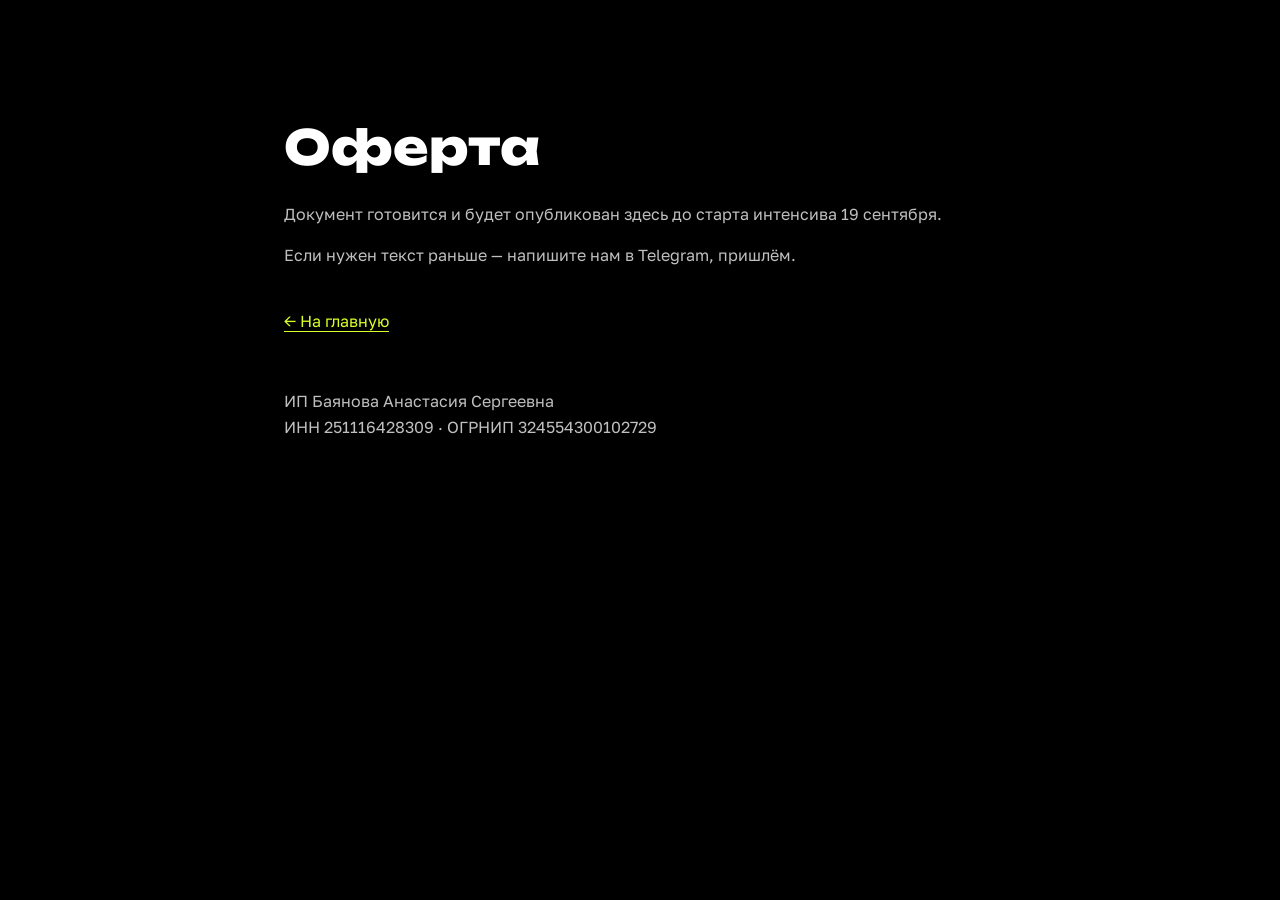
==== oferta.html @ b16139e2 "footer: document links and sole-trader details; stub pages for the docs" ====
<!doctype html>
<html lang="ru">
<head>
<meta charset="UTF-8">
<meta name="viewport" content="width=device-width, initial-scale=1.0">
<title>Оферта — creAIte</title>
<meta name="robots" content="noindex">
<link rel="icon" href="assets/img/favicon.svg" type="image/svg+xml">
<link rel="icon" href="assets/img/favicon-32.png" sizes="32x32" type="image/png">
<link href="https://fonts.googleapis.com/css2?family=Golos+Text:wght@400;500;700&family=Unbounded:wght@700;800&display=swap" rel="stylesheet" media="print" onload="this.media='all'">
<link rel="stylesheet" href="css/style.css?v=33">
<style>
  /* страница документа: узкая колонка, ничего лишнего */
  .doc { padding: 120px 0 100px; }
  .doc__inner { max-width: 760px; margin: 0 auto; }
  .doc h1 { font-family: var(--font-display); font-weight: 800;
            font-size: clamp(1.8rem, 5vw, 3rem); line-height: 1.1; margin-bottom: 28px; }
  .doc p { font-size: 1rem; line-height: 1.6; color: rgba(255,255,255,0.75); }
  .doc p + p { margin-top: 16px; }
  .doc__back { display: inline-block; margin-top: 40px; color: var(--acid);
               text-decoration: underline; text-underline-offset: 4px; }
  .doc__legal { margin-top: 56px; font-size: 0.8rem; line-height: 1.6;
                color: rgba(255,255,255,0.45); }
</style>
</head>
<body>
  <section class="doc">
    <div class="container doc__inner">
      <h1>Оферта</h1>
      <p>Документ готовится и будет опубликован здесь до старта интенсива 19 сентября.</p>
      <p>Если нужен текст раньше — напишите нам в Telegram, пришлём.</p>
      <a class="doc__back" href="index.html">← На главную</a>
      <p class="doc__legal">
        ИП Баянова Анастасия Сергеевна<br>
        ИНН 251116428309 · ОГРНИП 324554300102729
      </p>
    </div>
  </section>
</body>
</html>
---- css/style.css ----
@media (prefers-reduced-motion: reduce) {
  * {
    animation-duration: 0.01ms !important;
    animation-iteration-count: 1 !important;
    transition-duration: 0.01ms !important;
    scroll-behavior: auto !important;
  }
}

:root {
  --bg: #000000;
  --bg-alt: #111111;
  --white: #ffffff;
  --acid: #D7FF28;
  --border: rgba(255, 255, 255, 0.28);
  --border-acid: rgba(215, 255, 40, 0.5);
  --card-bg: rgba(255, 255, 255, 0.04);
  --card-bg-acid: rgba(215, 255, 40, 0.08);
  --font-display: 'Unbounded', sans-serif;
  --font-body: 'Golos Text', sans-serif;
  --font-chalk: 'Caveat', cursive;
  --neon-pink: #FF6EC7;
  --font-mono: 'JetBrains Mono', monospace;
}

* { box-sizing: border-box; margin: 0; padding: 0; }

html { scroll-behavior: smooth; }

body {
  background: var(--bg);
  color: var(--white);
  font-family: var(--font-body);
  line-height: 1.5;
}

h1, h2, h3 { font-family: var(--font-display); font-weight: 800; line-height: 1.1; }

.container { max-width: 1200px; margin: 0 auto; padding: 1px 24px 0; position: relative; }

.section-title { font-size: clamp(2rem, 4vw, 3rem); margin: 56px 0 40px; }

.card {
  border: 1px solid var(--border);
  background: var(--card-bg);
  border-radius: 12px;
  padding: 24px;
  position: relative;
}
.card--accent { border-color: var(--border-acid); background: var(--card-bg-acid); }

.meta {
  font-family: var(--font-mono);
  font-size: 11px;
  letter-spacing: 0.05em;
  text-transform: uppercase;
  opacity: 0.6;
}
.meta--tl { position: absolute; top: 12px; left: 12px; }
.meta--tr { position: absolute; top: 12px; right: 12px; }
.meta--bl { position: absolute; bottom: 12px; left: 12px; }
.meta--br { position: absolute; bottom: 12px; right: 12px; }

.chalk-note {
  font-family: var(--font-chalk);
  color: var(--acid);
  font-size: 1.75rem;
  display: inline-block;
  transform: rotate(-2deg);
}


.btn {
  display: inline-block;
  font-family: var(--font-body);
  font-weight: 700;
  padding: 14px 28px;
  border-radius: 999px;
  text-decoration: none;
  transition: transform 0.2s ease;
  border: none;
  cursor: pointer;
}
.btn-cta { background: var(--acid); color: #000; }
.btn-cta:hover { transform: scale(1.05); }
/* Розовое неоновое свечение вокруг салатовых букв — тот же приём и тот
   же цвет, что у строки в hero. Три слоя: тугой ореол вплотную к буквам,
   средний и широкий рассеянный, иначе на чёрном фоне и на светлых кадрах
   видео свечение читается по-разному. */
.neon-pink {
  text-shadow: 0 0 6px rgba(255, 110, 199, 0.85),
               0 0 18px rgba(255, 110, 199, 0.6),
               0 0 44px rgba(255, 110, 199, 0.32);
}
/* у брендов и фильмов в биографиях подсвечиваем сами названия,
   а не весь абзац вокруг них */
.student-chip__role.is-neon strong {
  /* тот же салатовый, что у кнопок, в полную силу — плюс розовый ореол */
  color: var(--acid);
  text-shadow: 0 0 8px rgba(255, 110, 199, 0.8),
               0 0 22px rgba(255, 110, 199, 0.55),
               0 0 48px rgba(255, 110, 199, 0.3);
}
/* кнопка залита салатовым целиком, поэтому светится не текст, а сама
   плашка — свечение снаружи, тенью блока */
.btn-cta {
  box-shadow: 0 0 18px rgba(255, 110, 199, 0.5),
              0 0 48px rgba(255, 110, 199, 0.26);
}
.btn-cta:hover {
  box-shadow: 0 0 26px rgba(255, 110, 199, 0.65),
              0 0 64px rgba(255, 110, 199, 0.34);
}

.btn--lg { padding: 20px 44px; font-size: clamp(1rem, 1.6vw, 1.2rem); }

.site-header {
  position: sticky;
  top: 0;
  z-index: 100;
  padding: 20px 0;
  transition: padding 0.3s ease, background 0.3s ease;
}
.site-header.is-scrolled {
  padding: 12px 0;
  background: rgba(0, 0, 0, 0.85);
  backdrop-filter: blur(8px);
  border-bottom: 1px solid var(--border);
}
.site-header__inner { display: flex; align-items: center; justify-content: space-between; gap: 24px; }
.site-header__logo { font-family: var(--font-display); font-weight: 800; color: var(--white); text-decoration: none; font-size: 1.25rem; }
.site-header__nav { display: flex; gap: 24px; }
.site-header__nav a { color: var(--white); text-decoration: none; opacity: 0.8; }
.site-header__nav a:hover { opacity: 1; color: var(--acid); }

.site-footer { border-top: 1px solid var(--border); padding: 40px 0; margin-top: 80px; }
.site-footer__inner { display: flex; flex-wrap: wrap; align-items: center; justify-content: space-between; gap: 16px; }
.site-footer__socials { display: flex; gap: 16px; }
.site-footer__socials a { color: var(--white); opacity: 0.7; text-decoration: none; }
/* документы и реквизиты — отдельными строками во всю ширину подвала,
   иначе они втискиваются в один ряд с логотипом и соцсетями */
.site-footer__docs { flex-basis: 100%; display: flex; flex-wrap: wrap; gap: 8px 22px; }
.site-footer__docs a { font-size: 0.85rem; color: var(--white); opacity: 0.7; text-decoration: underline; text-underline-offset: 3px; }
.site-footer__docs a:hover { opacity: 1; color: var(--acid); }
.site-footer__legal { flex-basis: 100%; font-size: 0.78rem; line-height: 1.5; color: rgba(255,255,255,0.45); }

@media (max-width: 768px) {
  .site-header__nav { display: none; }
}

.hero {
  position: relative;
  /* header is sticky and sits in flow above the hero, so subtract it
     to keep the CTA inside the first screen */
  min-height: calc(100vh - 93px);
  display: flex;
  align-items: stretch;
  overflow: hidden;
}
.hero__video {
  position: absolute;
  inset: 0;
  width: 100%;
  height: 100%;
  object-fit: cover;
  z-index: 0;
}
.hero__shader {
  position: absolute;
  inset: 0;
  width: 100%;
  height: 100%;
  z-index: 1;
  mix-blend-mode: screen;
  opacity: 0.5;
}
.hero__overlay {
  position: absolute;
  inset: 0;
  z-index: 2;
  background: linear-gradient(180deg, rgba(0,0,0,0.2) 0%, rgba(0,0,0,0.85) 100%);
}
.hero__content {
  position: relative;
  z-index: 3;
  width: 100%;
  display: flex;
  flex-direction: column;
  justify-content: space-between;
  gap: 40px;
  padding-top: 24px;
  padding-bottom: 80px;
}
.hero__lockup { display: flex; align-items: center; gap: 14px; }
.hero__lockup-brand {
  font-family: var(--font-display);
  font-weight: 800;
  font-size: clamp(1.6rem, 3.4vw, 2.6rem);
  line-height: 1;
  color: var(--acid);
}
.hero__lockup-x { font-family: var(--font-display); font-size: clamp(1.1rem, 2.2vw, 1.8rem); line-height: 1; opacity: 0.65; }
.hero__lockup-logo { height: clamp(1.4rem, 2.9vw, 2.2rem); width: auto; display: block; }
.hero__title { font-size: clamp(1.75rem, 3.7vw, 2.9rem); margin-bottom: 20px; max-width: 20ch; }
/* the promise line stays with the headline, left-aligned; the mark
   below breaks out on its own, centred, so it reads as a stamp rather
   than part of the sentence */
.hero__title-sub {
  display: block;
  margin-top: 16px;
  /* deliberately narrow: the phrase reads as a stacked two-line block
     rather than running the full width of the headline */
  max-width: 19ch;
  font-size: clamp(0.95rem, 1.5vw, 1.25rem);
  font-weight: 500;
  /* extra leading so the drawn-in underline under a wrapped first line
     clears the second line's text */
  line-height: 1.75;
  /* full strength: the fill is a neon and 85% opacity muddied it */
  opacity: 1;
}
.hero__title-accent { color: var(--acid); }
.hero__okko {
  display: block;
  height: clamp(56px, 8.4vw, 104px);
  width: auto;
  margin: 22px auto 34px;
  /* the mark is the partner's own artwork, so it keeps its white: it is
     lifted off the video by a neon halo rather than being recoloured */
  filter: drop-shadow(0 0 18px rgba(255, 110, 199, 0.55))
          drop-shadow(0 0 42px rgba(255, 110, 199, 0.3));
}
/* The hero intro runs on CSS keyframes, not GSAP. GSAP comes from a CDN,
   and while it was in flight these three were held invisible — on a slow
   device or an in-app browser that read as the date taking seconds to
   turn up. CSS starts with the first paint and needs nothing to arrive. */
@keyframes hero-rise {
  from { opacity: 0; transform: scale(0.94); }
  to { opacity: 1; transform: none; }
}
/* the clock only starts at the first paint, and the web fonts hold that
   up — so these delays are deliberately short: whatever they are, the
   wait the visitor actually feels is first-paint plus this. */
.hero__title { animation: hero-rise 0.75s ease-out both; }
.hero__okko { animation: hero-rise 0.75s ease-out 0.5s both; }
.hero__subtitle { animation: hero-rise 0.75s ease-out 0.7s both; }
.hero__start { animation: hero-rise 0.75s ease-out 0.9s both; }
.hero__cta { animation: hero-rise 0.75s ease-out 1.05s both; }
/* the same neon lift as the mark, so the closing lines read as a set */
.hero__subtitle,
.hero__start {
  text-shadow: 0 0 6px rgba(255, 110, 199, 0.85),
               0 0 18px rgba(255, 110, 199, 0.7),
               0 0 44px rgba(255, 110, 199, 0.45);
}
/* was body text at 90% opacity and disappeared under the headline —
   the display face at full strength makes it read as a promise */
.hero__subtitle {
  font-family: var(--font-display);
  font-weight: 800;
  /* deliberately well under the ОККО line above: same face, so it still
     reads as a claim rather than filler, but it no longer competes */
  font-size: clamp(0.88rem, 1.25vw, 1.05rem);
  line-height: 1.2;
  /* pushed down to group with the date and button, leaving the ОККО
     line a band of its own */
  margin-top: clamp(46px, 12vh, 130px);
  margin-bottom: 10px;
}
.hero__start {
  font-family: var(--font-mono);
  font-size: 0.82rem;
  letter-spacing: 0.05em;
  text-transform: uppercase;
  color: var(--acid);
  margin-bottom: 18px;
  text-align: center;
}
.hero__cta { display: block; width: fit-content; margin-left: auto; margin-right: auto; }

.inside { min-height: 100vh; display: flex; align-items: center; padding: 120px 0 60px; }
.inside__inner { width: 100%; text-align: center; }
.inside__title { font-size: clamp(1.5rem, 3vw, 2.4rem); max-width: 26ch; margin: 0 auto; }
.inside__title-accent { display: block; margin-top: 8px; color: var(--acid); }
.inside__arrow { display: block; width: clamp(64px, 8vw, 96px); height: auto; margin: 16px auto 10px; }
.inside__arrow path { fill: none; stroke: var(--acid); stroke-width: 3; stroke-linecap: round; stroke-linejoin: round; }
.inside__video-wrap {
  position: relative;
  width: 100%;
  max-width: 900px;
  margin: 0 auto;
  aspect-ratio: 16 / 9;
  border: 1px solid var(--border);
  border-radius: 12px;
  overflow: hidden;
  background: var(--card-bg);
}
@media (min-width: 768px) {
  /* cap by height so the whole screen (title → arrow → video → note) fits the fold */
  .inside__video-wrap { width: auto; height: min(42vh, 460px); }
}
.inside__video-wrap video { width: 100%; height: 100%; object-fit: cover; display: block; }
/* Плеер — отдельный слой внутри рамки. Рамка остаётся на месте и держит
   разметку, а слой может открепиться и уехать в угол, ничего не сдвинув. */
.inside__player { position: absolute; inset: 0; }
.inside__player.is-floating {
  position: fixed;
  /* вплотную под шапкой: при прокрутке она сжимается с 93 до 78px,
     а плеер всплывает именно в прокрученном состоянии */
  inset: 80px 18px auto auto;
  width: min(420px, 46vw);
  aspect-ratio: 16 / 9;
  z-index: 60;
  border-radius: 12px;
  overflow: hidden;
  border: 1px solid var(--border-acid);
  box-shadow: 0 18px 50px rgba(0, 0, 0, 0.65);
}
/* пока рамка пустая, в ней видно обложку — иначе на месте плеера дыра */
.inside__video-wrap.is-empty {
  background: #000 center / cover no-repeat url("../assets/img/inside-poster.jpg");
}
.inside__video-wrap.is-empty::after {
  content: "видео играет в углу";
  position: absolute;
  inset: 0;
  display: flex;
  align-items: center;
  justify-content: center;
  font-family: var(--font-chalk);
  font-size: 1.6rem;
  color: var(--acid);
  background: rgba(0, 0, 0, 0.72);
}
.inside__float-close {
  position: absolute;
  bottom: 6px;
  left: 6px;
  z-index: 3;
  width: 28px;
  height: 28px;
  border: none;
  border-radius: 50%;
  background: rgba(0, 0, 0, 0.72);
  color: #fff;
  font-size: 0.8rem;
  line-height: 1;
  cursor: pointer;
  display: none;
}
.inside__player.is-floating .inside__float-close { display: block; }
/* в уголке кнопка звука занимала пол-экрана плеера — ужимаем */
.inside__player.is-floating .inside__unmute {
  top: auto;
  bottom: 6px;
  right: 6px;
  padding: 5px 11px;
  font-size: 0.62rem;
  box-shadow: 0 0 10px rgba(255, 110, 199, 0.5);
}

/* на телефоне уголок в 46vw выходил размером с марку — растягиваем
   почти во всю ширину, поля по 18px с обеих сторон */
@media (max-width: 640px) {
  .inside__player.is-floating {
    inset: 80px 18px auto auto;
    width: min(300px, 76vw);
  }
  .inside__player.is-floating .inside__unmute { font-size: 0.72rem; padding: 7px 14px; }
  .inside__player.is-floating .inside__float-close { width: 32px; height: 32px; }
}
/* кнопка звука поверх ролика: видео стартует беззвучным, и без такой
   подсказки человек просто не поймёт, что звук есть */
.inside__unmute {
  position: absolute;
  right: 14px;
  top: 14px;
  z-index: 2;
  padding: 10px 18px;
  border: none;
  border-radius: 999px;
  background: var(--acid);
  color: #000;
  font-family: var(--font-body);
  font-weight: 700;
  font-size: 0.85rem;
  cursor: pointer;
  box-shadow: 0 0 18px rgba(255, 110, 199, 0.5);
  transition: transform 0.2s ease, opacity 0.2s ease;
}
.inside__unmute:hover { transform: scale(1.05); }
.inside__unmute[hidden] { display: none; }
.inside__placeholder {
  display: flex;
  align-items: center;
  justify-content: center;
  height: 100%;
  border: 2px dashed var(--border-acid);
  border-radius: 12px;
}
.inside__hire {
  margin-top: 40px;
  font-family: var(--font-display);
  font-weight: 800;
  line-height: 1.15;
  font-size: clamp(1.3rem, 2.6vw, 2.1rem);
  max-width: 22ch;
  margin-left: auto;
  margin-right: auto;
}
.inside__hire strong { color: var(--acid); font-weight: 800; }

.inside__fork { display: block; height: auto; margin: 14px auto 10px; }
.inside__fork path,
.inside__link-arrow path {
  fill: none;
  stroke: var(--acid);
  stroke-width: 3;
  stroke-linecap: round;
  stroke-linejoin: round;
}
.inside__fork--single { width: 64px; }
/* карточка со счётчиком осталась одна: во всю ширину она разъезжается,
   поэтому держим её в разумных рамках по центру */
.inside__stat { max-width: 460px; margin: 0 auto; }
/* стрелка ведёт от счётчика к роликам, ей нужен воздух с обеих сторон */
.inside__link { margin: 34px 0 26px; }

.inside__outcome { display: grid; grid-template-columns: 1fr; gap: 14px; align-items: center; }
.inside__stat { display: flex; flex-direction: column; align-items: center; gap: 4px; }
.inside__stat-num { font-family: var(--font-display); font-weight: 800; font-size: clamp(2.2rem, 4vw, 3.2rem); color: var(--acid); line-height: 1; }
.inside__stat-label { font-size: 0.95rem; opacity: 0.8; }
.inside__link { display: flex; flex-direction: column; align-items: center; gap: 2px; }
.inside__link-label { font-size: 1.4rem; }
/* stacked on mobile, so the connector points down instead of across.
   Rotation does not change the layout box — the turned arrow is 70px
   tall but still measures 17px in flow — so reserve the difference,
   otherwise it rides up into the label above. */
.inside__link-arrow { width: 70px; height: auto; transform: rotate(90deg); margin: 30px 0; }
.inside__brands ul { list-style: none; display: flex; flex-wrap: wrap; align-items: center; justify-content: center; gap: 16px 24px; }
.inside__brand-logo { display: block; width: auto; height: auto; max-width: 100%; object-fit: contain; opacity: 0.85; }
/* same optical balancing as the clients strip, one size down for the card */
.inside__brand-logo--fonbet { max-height: 22px; }
.inside__brand-logo--avito { max-height: 26px; }
.inside__brand-logo--cherna { max-height: 36px; }
.inside__brand-logo--yandex { max-height: 30px; }
/* новые переехали из блока «Наши клиенты»: высоты пересчитаны в той же
   пропорции, иначе они забивают собой первую четвёрку */
.inside__brand-logo--lada { max-height: 27px; }
.inside__brand-logo--juster { max-height: 18px; }
.inside__brand-logo--x5 { max-height: 23px; }
.inside__brand-logo--monarch { max-height: 31px; }
/* подпись-хвостик под роликами. .chalk-note — инлайн-блок, и без
   собственной строки хвостик вставал бок о бок с кнопкой ниже */
.inside__brands-more { display: block; margin-top: 26px; font-size: 1.6rem; transform: rotate(-1deg); }
.inside__cta { margin-top: 44px; }

@media (min-width: 768px) {
  .inside__outcome { grid-template-columns: 1fr auto 1fr; gap: 20px; }
}

.advantages { padding: 80px 0; }
.advantages__list { display: flex; flex-direction: column; gap: 14px; }
.advantages__item { display: flex; align-items: flex-start; gap: 20px; }
.advantages__number { flex-shrink: 0; min-width: 40px; font-family: var(--font-display); font-weight: 800; font-size: 1.5rem; color: var(--acid); }
.advantages__text { line-height: 1.5; padding-top: 4px; }
.advantages__text strong { color: var(--white); }
/* grid so the footnote can start at the left edge, under the number,
   instead of being squeezed into the narrow number column */
.advantages__item--note {
  display: grid;
  grid-template-columns: auto 1fr;
  column-gap: 20px;
  row-gap: 10px;
  align-items: start;
}
.advantages__note {
  grid-column: 1 / -1;
  font-family: var(--font-chalk);
  /* Caveat runs small for its point size, so it needs a step up to sit
     level with the body text around it */
  font-size: 1.5rem;
  /* room for the circles to clear each other when the line wraps */
  line-height: 2.1;
  color: var(--acid);
  transform: rotate(-1deg);
  transform-origin: left center;
}
.advantages__cta { display: block; width: fit-content; margin: 40px auto 0; }

/* карточка члена жюри внутри пункта про фидбэк: портрет слева,
   регалии справа, под ними лента постеров */
/* min-width:0 обязателен: без него лента постеров растягивает колонку
   сетки, и текст рядом уезжает за край экрана */
.jury { grid-column: 1 / -1; margin-top: 22px; min-width: 0; }
.jury__label { display: inline-block; margin-bottom: 14px; font-size: 1.5rem; }
.jury__card { display: flex; gap: 18px; align-items: flex-start; min-width: 0; }
.jury__card + .jury__card { margin-top: 26px; padding-top: 26px; border-top: 1px solid var(--border); }
.jury__photo {
  width: 84px;
  height: 84px;
  border-radius: 50%;
  /* contain, а не cover: портреты вертикальные, и квадратная обрезка
     срезала макушку. Так лицо помещается в кружок целиком */
  object-fit: contain;
  background: #0d0d0d;
  border: 2px solid var(--acid);
  flex-shrink: 0;
}
/* в колоночном флексе элемент тянется по содержимому, а содержимое —
   лента из шести постеров. Без max-width он растягивал всю страницу */
.jury__info { min-width: 0; max-width: 100%; }
.jury__name { font-family: var(--font-display); font-weight: 800; font-size: 1.1rem; }
.jury__role { font-size: 0.9rem; line-height: 1.45; margin-top: 8px; color: rgba(255,255,255,0.75); }
.jury__role strong { color: var(--acid); font-weight: 700; }
/* постеры уезжают вбок, а не сжимаются: шесть штук в узкой колонке
   иначе превращаются в марки */
.jury__films {
  display: flex;
  gap: 12px;
  margin-top: 18px;
  overflow-x: auto;
  padding-bottom: 6px;
  scrollbar-width: thin;
  scrollbar-color: var(--acid) transparent;
}
.jury__films img {
  width: 108px;
  height: auto;
  flex: 0 0 auto;
  border-radius: 10px;
  border: 1px solid var(--border-acid);
  display: block;
}
@media (max-width: 640px) {
  .jury__card { flex-direction: column; gap: 14px; align-items: stretch; }
  .jury__info { width: 100%; }
  .jury__photo { width: 72px; height: 72px; }
  .jury__films img { width: 92px; }
}

/* plain brand line: no rings, so it does not need the airy leading */
.advantages__note--brands { line-height: 1.35; }
.advantages__note-tail { opacity: 0.7; }

/* each name gets a hand-drawn ring, the same trick the stat circles used */
.chalk-circle {
  position: relative;
  display: inline-block;
  /* a name should never break inside its own circle */
  white-space: nowrap;
  /* the ring is drawn near the edges of its box, so the name needs
     clearance or the stroke runs through the last letters */
  padding: 4px 26px;
}
.chalk-circle__svg {
  position: absolute;
  left: 0;
  top: -6px;
  width: 100%;
  height: calc(100% + 12px);
  overflow: visible;
  pointer-events: none;
}
.chalk-circle__svg path {
  fill: none;
  stroke: var(--acid);
  stroke-width: 3;
  /* the ring stretches to each name, the line weight should not */
  vector-effect: non-scaling-stroke;
}
/* the squiggle rides as a background rather than an absolutely placed
   SVG: an inline-block with an overlaid SVG cannot break across lines,
   so a long phrase on a narrow screen pushed the rest of the sentence
   onto its own line and left the rule stranded under the last word.
   box-decoration-break gives every line fragment its own squiggle.
   (the colour is baked in — a data URI cannot read a custom property) */
.chalk-underline {
  display: inline;
  padding-bottom: 6px;
  background-image: url("data:image/svg+xml,%3Csvg xmlns='http://www.w3.org/2000/svg' viewBox='0 0 100 20' preserveAspectRatio='none'%3E%3Cpath d='M2,10 C20,4 40,14 60,8 C75,4 90,12 98,9' fill='none' stroke='%23D7FF28' stroke-width='3' stroke-linecap='round'/%3E%3C/svg%3E");
  background-repeat: no-repeat;
  background-position: 0 100%;
  background-size: 100% 8px;
  -webkit-box-decoration-break: clone;
  box-decoration-break: clone;
}
/* only while the page is going to animate them — see the head script */
.js-anim .chalk-underline { background-size: 0% 8px; }
/* the hero phrase fills in from white to acid, left to right. the
   gradient is twice the width of the phrase and slides across it, so
   the colour front sweeps rather than the text fading as a whole. */
.hero__sweep {
  background-image: linear-gradient(90deg, var(--neon-pink) 0 50%, #fff 50% 100%);
  background-size: 200% 100%;
  background-position: 0% 0;
  background-repeat: no-repeat;
  -webkit-background-clip: text;
  background-clip: text;
  color: transparent;
  /* every line fragment gets the same slice of the gradient it would
     have as one box, so the front runs down the block, not per line */
  -webkit-box-decoration-break: clone;
  box-decoration-break: clone;
}
@keyframes hero-fill {
  from { background-position: 100% 0; }
  to { background-position: 0% 0; }
}
.hero__sweep { animation: hero-fill 1.6s ease-in-out 0.25s both; }

@media (prefers-reduced-motion: reduce) {
  .hero__title,
  .hero__okko,
  .hero__subtitle,
  .hero__start,
  .hero__cta,
  .hero__sweep { animation: none; }
}

/* the hover arrows rest at right:-18px plus a 28px offset, which pushed
   the page ~21px wider than the viewport — enough that a horizontal
   swipe anywhere (the testimonials carousel especially) dragged the
   whole page sideways. `clip` trims that without creating a scroll
   container, so the sticky header keeps working. */
.program, .faq { overflow-x: clip; }

.program { padding: 80px 0; }
.program__cta { display: block; width: fit-content; margin: 40px auto 0; }
.program__timeline { display: flex; flex-direction: column; gap: 16px; }
.program-day__toggle {
  position: relative;
  width: 100%;
  display: flex;
  align-items: center;
  gap: 16px;
  background: none;
  border: none;
  color: var(--white);
  font-family: var(--font-display);
  font-size: 1.1rem;
  text-align: left;
  cursor: pointer;
  padding: 0;
}
.program-day__number { color: var(--acid); }
.program-day__arrow {
  position: absolute;
  top: -18px;
  right: -18px;
  width: 52px;
  height: 44px;
  opacity: 0;
  pointer-events: none;
 
  transform: translateX(28px);
  transition: opacity 0.3s ease, transform 0.35s ease;
  z-index: 2;
}
.program-day__arrow path {
  fill: none;
  stroke: var(--acid);
  stroke-width: 3;
  stroke-linecap: round;
  stroke-linejoin: round;
}
.program-day[data-open="false"] .program-day__toggle:hover ~ .program-day__arrow,
.program-day[data-open="false"] .program-day__toggle:focus-visible ~ .program-day__arrow {
  opacity: 1;
  transform: translateX(0);
}
/* the first day shows its arrow unprompted, so the list reads as
   clickable before anyone hovers; a slow nudge draws the eye */
.program-day:first-child[data-open="false"] .program-day__arrow {
  opacity: 1;
  transform: translateX(0);
  animation: program-arrow-nudge 2.4s ease-in-out infinite;
}
@keyframes program-arrow-nudge {
  0%, 100% { transform: translate(0, 0); }
  50% { transform: translate(0, 5px); }
}

/* long arrow running from the end of "готового ролика" across to day 1.
   It hangs off the heading span so its start follows the text wherever
   the line breaks, rather than sitting at a hardcoded offset. */
.program__lead-arrow { display: none; }
@media (min-width: 768px) {
  .program .chalk-note { position: relative; }
  .program__lead-arrow {
    display: block;
    position: absolute;
    left: calc(100% + 10px);
    top: 38%;
    width: clamp(220px, 26vw, 380px);
    /* fixed drop: if the height scaled with the width the arrow would
       stop short of the day-1 card on narrower screens. The stroke is
       non-scaling, so stretching the box only reshapes the curve. */
    height: 84px;
    overflow: visible;
    pointer-events: none;
    z-index: 3;
    animation: program-arrow-nudge 2.4s ease-in-out infinite;
  }
  .program__lead-arrow path {
    fill: none;
    stroke: var(--acid);
    stroke-width: 3;
    stroke-linecap: round;
    stroke-linejoin: round;
    vector-effect: non-scaling-stroke;
  }
  /* the long arrow does the pointing now, so day 1 drops its small one */
  .program-day:first-child[data-open="false"] .program-day__arrow {
    opacity: 0;
    transform: translateX(28px);
    animation: none;
  }
}
.program-day__content {
  max-height: 0;
  overflow: hidden;
  transition: max-height 0.3s ease;
}
.program-day[data-open="true"] .program-day__content { max-height: 2000px; padding-top: 16px; }
.program-day__content p { line-height: 1.5; }
.program-day__content p + p { margin-top: 12px; }
.program-day__part { margin-top: 16px; font-family: var(--font-display); font-weight: 700; color: var(--acid); }
.program-day__list { list-style: none; margin-top: 12px; display: flex; flex-direction: column; gap: 10px; }
.program-day__list li { line-height: 1.5; padding-left: 20px; position: relative; }
.program-day__list li::before { content: "—"; position: absolute; left: 0; color: var(--acid); }

.gallery { padding: 80px 0; }
.gallery__students { margin-bottom: 40px; }
.gallery__students-label { display: inline-block; margin-bottom: 16px; transform: rotate(-1deg); }
.gallery__students-list { display: grid; grid-template-columns: 1fr; gap: 12px; }
.student-chip { display: flex; align-items: flex-start; gap: 12px; padding: 16px; }

@media (min-width: 640px) {
  .gallery__students-list { grid-template-columns: repeat(2, 1fr); }
}
@media (min-width: 1024px) {
  .gallery__students-list { grid-template-columns: repeat(4, 1fr); }
}
.student-chip__photo { width: 48px; height: 48px; border-radius: 50%; object-fit: cover; flex-shrink: 0; border: 1px solid var(--border-acid); }
.student-chip__info { min-width: 0; }
.student-chip__name { display: block; font-family: var(--font-display); font-weight: 800; font-size: 0.95rem; margin-bottom: 6px; }
/* приглушаем цветом, а не прозрачностью: opacity на абзаце гасила и
   выделенные названия внутри, и никакой opacity:1 у них это не отменял */
.student-chip__role { display: block; font-size: 0.8rem; color: rgba(255,255,255,0.65); line-height: 1.4; }
.student-chip__role strong { color: var(--acid); font-weight: 800; }
.student-chip__photo--placeholder { background: var(--card-bg); }


/* Гвоздев is pulled out of the grid: bigger card, opens his quote */
.student-feature {
  display: flex;
  align-items: flex-start;
  gap: 16px;
  padding: 20px;
  margin-bottom: 12px;
  border-color: var(--border-acid);
  background: var(--card-bg-acid);
}
.student-feature__photo {
  width: 72px;
  height: 72px;
  border-radius: 50%;
  object-fit: cover;
  flex-shrink: 0;
  border: 1px solid var(--border-acid);
}
/* both columns need a basis, or the bio eats the row and squeezes the
   bubble down to its min-width */
.student-feature__info { flex: 1 1 300px; min-width: 0; }

/* comic-style bubble: sits beside him on wide screens with the tail
   pointing back at his photo, and drops underneath with the tail
   flipped upward once the row no longer fits */
.speech-bubble {
  position: relative;
  flex: 1 1 420px;
  min-width: 260px;
  margin: 0;
  padding: 20px 24px;
  border: 1px solid var(--border-acid);
  border-radius: 18px;
  background: var(--bg-alt);
}
.speech-bubble p { font-size: 0.95rem; line-height: 1.5; }
.speech-bubble p + p { margin-top: 12px; }
.speech-bubble::before,
.speech-bubble::after {
  content: "";
  position: absolute;
  width: 0;
  height: 0;
  border-style: solid;
}
.speech-bubble::before {
  top: 28px;
  left: -14px;
  border-width: 10px 14px 10px 0;
  border-color: transparent var(--border-acid) transparent transparent;
}
.speech-bubble::after {
  top: 29px;
  left: -12px;
  border-width: 9px 13px 9px 0;
  border-color: transparent var(--bg-alt) transparent transparent;
}
@media (max-width: 900px) {
  .student-feature { flex-wrap: wrap; }
  .speech-bubble { flex-basis: 100%; margin-top: 8px; }
  .speech-bubble::before {
    top: -14px;
    left: 30px;
    border-width: 0 10px 14px 10px;
    border-color: transparent transparent var(--border-acid) transparent;
  }
  .speech-bubble::after {
    top: -12px;
    left: 31px;
    border-width: 0 9px 13px 9px;
    border-color: transparent transparent var(--bg-alt) transparent;
  }
}

.gallery__cases-label { display: inline-block; margin: 8px 0 16px; transform: rotate(-1deg); }
/* заголовок над работами учеников: набран дисплейным шрифтом в цвет
   акцента, а не меловым — рукописная строка читалась как подпись,
   а это заголовок раздела */
.gallery__cases-title {
  font-family: var(--font-display);
  font-weight: 800;
  font-size: clamp(1.3rem, 2.4vw, 1.9rem);
  line-height: 1.15;
  color: var(--acid);
  margin: 8px 0 18px;
}
.gallery__grid { display: grid; grid-template-columns: repeat(2, 1fr); gap: 16px; }
.gallery__item {
  position: relative;
  border: 1px solid var(--border);
  border-radius: 12px;
  overflow: hidden;
  padding: 0;
  background: none;
  cursor: pointer;
  aspect-ratio: 16 / 9;
}
.gallery__item video { width: 100%; height: 100%; object-fit: cover; }
.gallery__cases-label--studio { margin-top: 40px; }
/* small label under each student work — kept quieter than the studio
   captions so the reels stay the focus */
.work-tile { margin: 0; display: flex; flex-direction: column; gap: 8px; }
.work-tile .gallery__item { width: 100%; }
.work-tile__name {
  font-family: var(--font-chalk);
  /* Caveat runs small for its point size */
  font-size: 1.35rem;
  line-height: 1.2;
  color: var(--acid);
}

.studio-case { margin: 0; display: flex; flex-direction: column; gap: 10px; }
.studio-case .gallery__item { width: 100%; }
.studio-case__name {
  font-family: var(--font-display);
  font-weight: 700;
  font-size: clamp(0.85rem, 1.2vw, 1rem);
  opacity: 0.85;
}

/* the studio grid is two columns at every width, so an odd last tile is
   centred at the same width instead of hanging alone on the left */
.gallery__grid--studio > :last-child:nth-child(odd) {
  grid-column: 1 / -1;
  justify-self: center;
  width: calc(50% - 8px);
}
@media (min-width: 768px) {
  .gallery__grid { grid-template-columns: repeat(3, 1fr); }
  /* two columns keeps the studio tiles large */
  .gallery__grid--studio { grid-template-columns: repeat(2, 1fr); }
}

.clients { margin-top: 56px; }
.clients__label { display: inline-block; margin-bottom: 20px; transform: rotate(-1deg); }
.clients__list {
  list-style: none;
  display: grid;
  grid-template-columns: repeat(2, 1fr);
  gap: 28px 24px;
  align-items: center;
}
.clients__item { display: flex; align-items: center; justify-content: center; }
.clients__logo {
  max-width: 100%;
  width: auto;
  height: auto;
  object-fit: contain;
  opacity: 0.6;
  transition: opacity 0.25s ease;
}
.clients__item:hover .clients__logo { opacity: 1; }
/* the marks have very different proportions, so cap each by height
   to even them out optically rather than matching raw pixel size */
.clients__logo--yandex { max-height: 44px; }
.clients__logo--avito { max-height: 38px; }
.clients__logo--fonbet { max-height: 30px; }
/* emblem stacked over the wordmark, so it needs more height to read */
.clients__logo--cherna { max-height: 54px; }
.clients__logo--lada { max-height: 40px; }
.clients__logo--juster { max-height: 26px; }
.clients__logo--x5 { max-height: 34px; }
.clients__logo--monarch { max-height: 46px; }
@media (min-width: 768px) {
  .clients__list { grid-template-columns: repeat(4, 1fr); gap: 32px; }
}

.lightbox {
  position: fixed;
  inset: 0;
  background: rgba(0, 0, 0, 0.92);
  z-index: 200;
  display: flex;
  align-items: center;
  justify-content: center;
  opacity: 0;
  visibility: hidden;
  transition: opacity 0.3s ease;
}
.lightbox.is-open { opacity: 1; visibility: visible; }
.lightbox__video, .lightbox__image { max-width: 90vw; max-height: 85vh; transform: scale(0.9); transition: transform 0.3s ease; }
.lightbox__image { display: none; border-radius: 12px; }
.lightbox.is-open .lightbox__video, .lightbox.is-open .lightbox__image { transform: scale(1); }
.lightbox__close { position: absolute; top: 24px; right: 24px; background: none; border: none; color: var(--white); font-size: 2rem; cursor: pointer; }

.speaker { padding: 80px 0; }

/* one photo carrying the whole bio: the shot is dark and mostly empty
   below his figure, so the text sits on it under a scrim instead of
   in a separate column */
.founder {
  position: relative;
  max-width: 1000px;
  margin: 0 auto;
  border: 1px solid var(--border);
  border-radius: 16px;
  overflow: hidden;
  isolation: isolate;
}
.founder__photo {
  position: absolute;
  inset: 0;
  width: 100%;
  height: 100%;
  object-fit: cover;
  /* keep his head in frame when the card crops to a wider box */
  object-position: center 22%;
  z-index: 0;
}
.founder::after {
  content: "";
  position: absolute;
  inset: 0;
  z-index: 1;
  background: linear-gradient(180deg, rgba(0,0,0,0.15) 0%, rgba(0,0,0,0.62) 38%, rgba(0,0,0,0.9) 62%, rgba(0,0,0,0.96) 100%);
}
.founder__content {
  position: relative;
  z-index: 2;
  /* clears his figure so the text starts below the portrait; the floor
     matters on narrow screens, where the photo is cropped tall and his
     head sits lower in the card */
  padding: clamp(330px, 34vw, 360px) clamp(20px, 4vw, 44px) clamp(28px, 4vw, 44px);
}
.founder__name {
  font-family: var(--font-display);
  font-weight: 800;
  line-height: 1.05;
  text-transform: uppercase;
  font-size: clamp(1.9rem, 5vw, 3.2rem);
  margin-bottom: 10px;
}
.founder__content p { margin-bottom: 16px; }
.founder__roles {
  font-family: var(--font-mono);
  font-size: 0.85rem;
  letter-spacing: 0.05em;
  text-transform: uppercase;
  color: var(--acid);
}
.founder__brands-label {
  font-family: var(--font-mono);
  font-size: 0.75rem;
  letter-spacing: 0.08em;
  text-transform: uppercase;
  color: var(--acid);
  opacity: 0.8;
  margin-bottom: 12px !important;
}
.founder__brands { display: flex; flex-wrap: wrap; gap: 12px 28px; list-style: none; }
.founder__brands li {
  font-family: var(--font-display);
  font-weight: 800;
  font-size: 1rem;
  text-transform: uppercase;
  padding-bottom: 6px;
  border-bottom: 1px solid var(--border);
}
.founder__links { display: flex; flex-wrap: wrap; gap: 16px; margin-top: 24px; }
.founder__links a {
  font-family: var(--font-body);
  font-weight: 700;
  color: var(--acid);
  text-decoration: none;
  border-bottom: 1px solid var(--border-acid);
  padding-bottom: 2px;
}
.founder__links a:hover { opacity: 0.8; }
}

.pricing { padding: 80px 0; }
.pricing__card { max-width: 480px; margin: 0 auto; text-align: center; }
.pricing__price { font-family: var(--font-display); font-size: 3rem; color: var(--acid); }
.pricing__note { opacity: 0.8; margin-top: 8px; }
.pricing__features { list-style: none; margin: 24px 0; display: flex; flex-direction: column; gap: 12px; text-align: left; }
.pricing__features li::before { content: "— "; color: var(--acid); }

.testimonials { padding: 80px 0; }
.testimonials__hint { display: block; margin: -20px 0 14px; font-size: 1.4rem; }
.testimonials__cta { display: block; width: fit-content; margin: 36px auto 0; }
.testimonials-carousel { position: relative; display: flex; align-items: center; gap: 12px; }
/* fades the right edge so the strip visibly continues past the fold */
.testimonials-carousel::after {
  content: "";
  position: absolute;
  top: 0;
  right: 0;
  width: clamp(28px, 7vw, 64px);
  height: 100%;
  pointer-events: none;
  background: linear-gradient(90deg, rgba(0,0,0,0) 0%, var(--bg) 100%);
}
.testimonials-carousel__dots {
  display: flex;
  justify-content: center;
  flex-wrap: wrap;
  gap: 8px;
  margin-top: 16px;
}
.testimonials-carousel__dot {
  width: 8px;
  height: 8px;
  padding: 0;
  border: none;
  border-radius: 50%;
  background: rgba(255, 255, 255, 0.3);
  cursor: pointer;
  transition: background 0.2s ease, transform 0.2s ease;
}
.testimonials-carousel__dot.is-active { background: var(--acid); transform: scale(1.35); }
.testimonials-carousel__track {
  display: flex;
  gap: 20px;
  overflow-x: auto;
  scroll-snap-type: x mandatory;
  scroll-behavior: smooth;
  padding: 4px 4px 12px;
  scrollbar-width: thin;
  scrollbar-color: var(--acid) transparent;
}
.testimonials-carousel__track::-webkit-scrollbar { height: 6px; }
.testimonials-carousel__track::-webkit-scrollbar-thumb { background: var(--acid); border-radius: 3px; }
.testimonials-carousel__slide {
  flex: 0 0 auto;
  scroll-snap-align: center;
  height: 320px;
  max-width: min(560px, 85vw);
  margin: 0;
  border: 1px solid var(--border);
  border-radius: 12px;
  overflow: hidden;
  background: var(--card-bg);
  display: flex;
  align-items: center;
  justify-content: center;
}
/* текстовый отзыв в карусели из скриншотов: та же карточка, но набор
   вместо картинки — поэтому и выравнивание по верху, а не по центру */
/* картинки живут в фиксированной высоте, а текст режется — поэтому
   текстовая карточка растёт по содержимому, но не ниже соседей */
.testimonials-carousel__slide--text { align-items: flex-start; height: auto; min-height: 320px; }
.tcard { margin: 0; padding: 24px 26px; font-size: 0.92rem; line-height: 1.45; }
.tcard p + p { margin-top: 12px; }
.tcard__name {
  font-family: var(--font-display);
  font-weight: 800;
  font-size: 1rem;
  color: var(--acid);
  margin-bottom: 14px;
}
.testimonials-carousel__slide img {
  width: auto;
  height: 100%;
  max-width: 100%;
  object-fit: contain;
  display: block;
}
.testimonials-carousel__btn {
  flex: 0 0 auto;
  width: 44px;
  height: 44px;
  border-radius: 50%;
  border: 1px solid var(--border);
  background: var(--card-bg);
  color: var(--white);
  font-size: 1.5rem;
  line-height: 1;
  cursor: pointer;
  display: flex;
  align-items: center;
  justify-content: center;
  transition: border-color 0.2s ease, color 0.2s ease;
}
.testimonials-carousel__btn:hover { border-color: var(--acid); color: var(--acid); }

@media (max-width: 640px) {
  .testimonials-carousel__btn { display: none; }
  /* the slide is capped by width here, so a tall box just letterboxes
     the wider screenshots */
  .testimonials-carousel__slide { height: 200px; }
  .testimonials-carousel__slide--text { height: auto; min-height: 200px; }
  .tcard { padding: 20px 22px; font-size: 0.86rem; }
}

.faq { padding: 80px 0; }
.faq__list { display: flex; flex-direction: column; gap: 12px; }
.faq-item__toggle {
  width: 100%;
  text-align: left;
  background: none;
  border: none;
  color: var(--white);
  font-family: var(--font-display);
  font-size: 1rem;
  cursor: pointer;
  padding: 0;
  padding-right: 40px;
}
.faq-item__content { max-height: 0; overflow: hidden; transition: max-height 0.3s ease; }
/* ответ вырос до списка из четырёх пунктов — 400px его обрезали */
.faq-item[data-open="true"] .faq-item__content { max-height: 700px; padding-top: 12px; padding-bottom: 10px; }
.faq-list { list-style: none; display: flex; flex-direction: column; gap: 12px; }
.faq-list li { position: relative; padding-left: 22px; }
.faq-list li::before {
  content: "";
  position: absolute;
  left: 0;
  top: 0.62em;
  width: 8px;
  height: 8px;
  border-radius: 50%;
  background: var(--acid);
}
.faq-list strong { color: var(--acid); font-weight: 700; }
.faq-item__arrow {
  position: absolute;
  top: -18px;
  right: -18px;
  width: 52px;
  height: 44px;
  opacity: 0;
  pointer-events: none;
 
  transform: translateX(28px);
  transition: opacity 0.3s ease, transform 0.35s ease;
  z-index: 2;
}
.faq-item__arrow path {
  fill: none;
  stroke: var(--acid);
  stroke-width: 3;
  stroke-linecap: round;
  stroke-linejoin: round;
}
.faq-item[data-open="false"] .faq-item__toggle:hover ~ .faq-item__arrow,
.faq-item[data-open="false"] .faq-item__toggle:focus-visible ~ .faq-item__arrow {
  opacity: 1;
  transform: translateX(0);
}

.final-cta { position: relative; padding: 120px 0; text-align: center; overflow: hidden; }
.final-cta__video { position: absolute; inset: 0; width: 100%; height: 100%; object-fit: cover; z-index: 0; }
.final-cta__shader { position: absolute; inset: 0; width: 100%; height: 100%; z-index: 1; opacity: 0.4; mix-blend-mode: screen; }
.final-cta__overlay { position: absolute; inset: 0; z-index: 2; background: rgba(0, 0, 0, 0.6); }
.final-cta__inner { position: relative; z-index: 3; }
.countdown { display: flex; justify-content: center; gap: 24px; margin: 40px 0; flex-wrap: wrap; }
.countdown__unit { display: flex; flex-direction: column; align-items: center; }
.countdown__value { font-family: var(--font-display); font-size: 2.5rem; color: var(--acid); }
.countdown__label { font-size: 0.85rem; opacity: 0.7; }

@media (max-width: 480px) {
  .program-day__toggle,
  .faq-item__toggle {
    padding: 12px 0;
  }
}

/* mobile hero: the block filled the screen edge to edge and the headline
   sat right under the lockup on top of the busiest part of the video.
   Tighten the internal gaps so the group can be pushed down as a whole. */
@media (max-width: 640px) {
  .hero__content { padding-top: 16px; padding-bottom: 56px; gap: 0; }
  .hero__main { margin-top: auto; margin-bottom: auto; padding-top: 6vh; }
  .hero__title { margin-bottom: 0; font-size: 2.05rem; }
  /* let the promise line breathe away from the headline */
  .hero__title-sub { margin-top: 40px; font-size: 1.1rem; }
  .hero__okko { height: 62px; margin: 44px auto 24px; }
  /* the closing block reads as one centred stack with even spacing:
     promise, date, button — 20px between each */
  .hero__subtitle { margin-top: 72px; margin-bottom: 20px; text-align: center; }
  .hero__start { margin-bottom: 20px; }
  .hero__cta { margin-top: 0; }
}

/* on the narrowest phones the enlarged headline breaks "по Seedance 2.5"
   across two lines — step it back down just enough to keep it on one */
@media (max-width: 380px) {
  .hero__title { font-size: 1.8rem; }
  .hero__title-sub { font-size: 1.02rem; }
}

/* .meta upper-cases its line, which would spell the brand CREAITE */
.brand-name { text-transform: none; }

/* Блок цены. По обычному адресу его нет вовсе, он появляется только на
   /price — так две версии лендинга живут в одном файле и не расходятся
   при правках. */
.price { display: none; }
.with-price .price { display: block; padding: 80px 0; }
.price__inner { text-align: center; }
.price__label { display: inline-block; margin-bottom: 18px; }
.price__value {
  font-family: var(--font-display);
  font-weight: 800;
  font-size: clamp(3.2rem, 9vw, 6rem);
  line-height: 1;
  color: var(--acid);
  text-shadow: 0 0 16px rgba(255, 110, 199, 0.75),
               0 0 48px rgba(255, 110, 199, 0.5),
               0 0 110px rgba(255, 110, 199, 0.3);
}
.price__cur { font-size: 0.6em; }
.price__note {
  max-width: 26ch;
  margin: 22px auto 0;
  font-size: clamp(1rem, 1.6vw, 1.15rem);
  line-height: 1.4;
  color: rgba(255, 255, 255, 0.75);
}
.price__cta { display: block; width: fit-content; margin: 34px auto 0; }
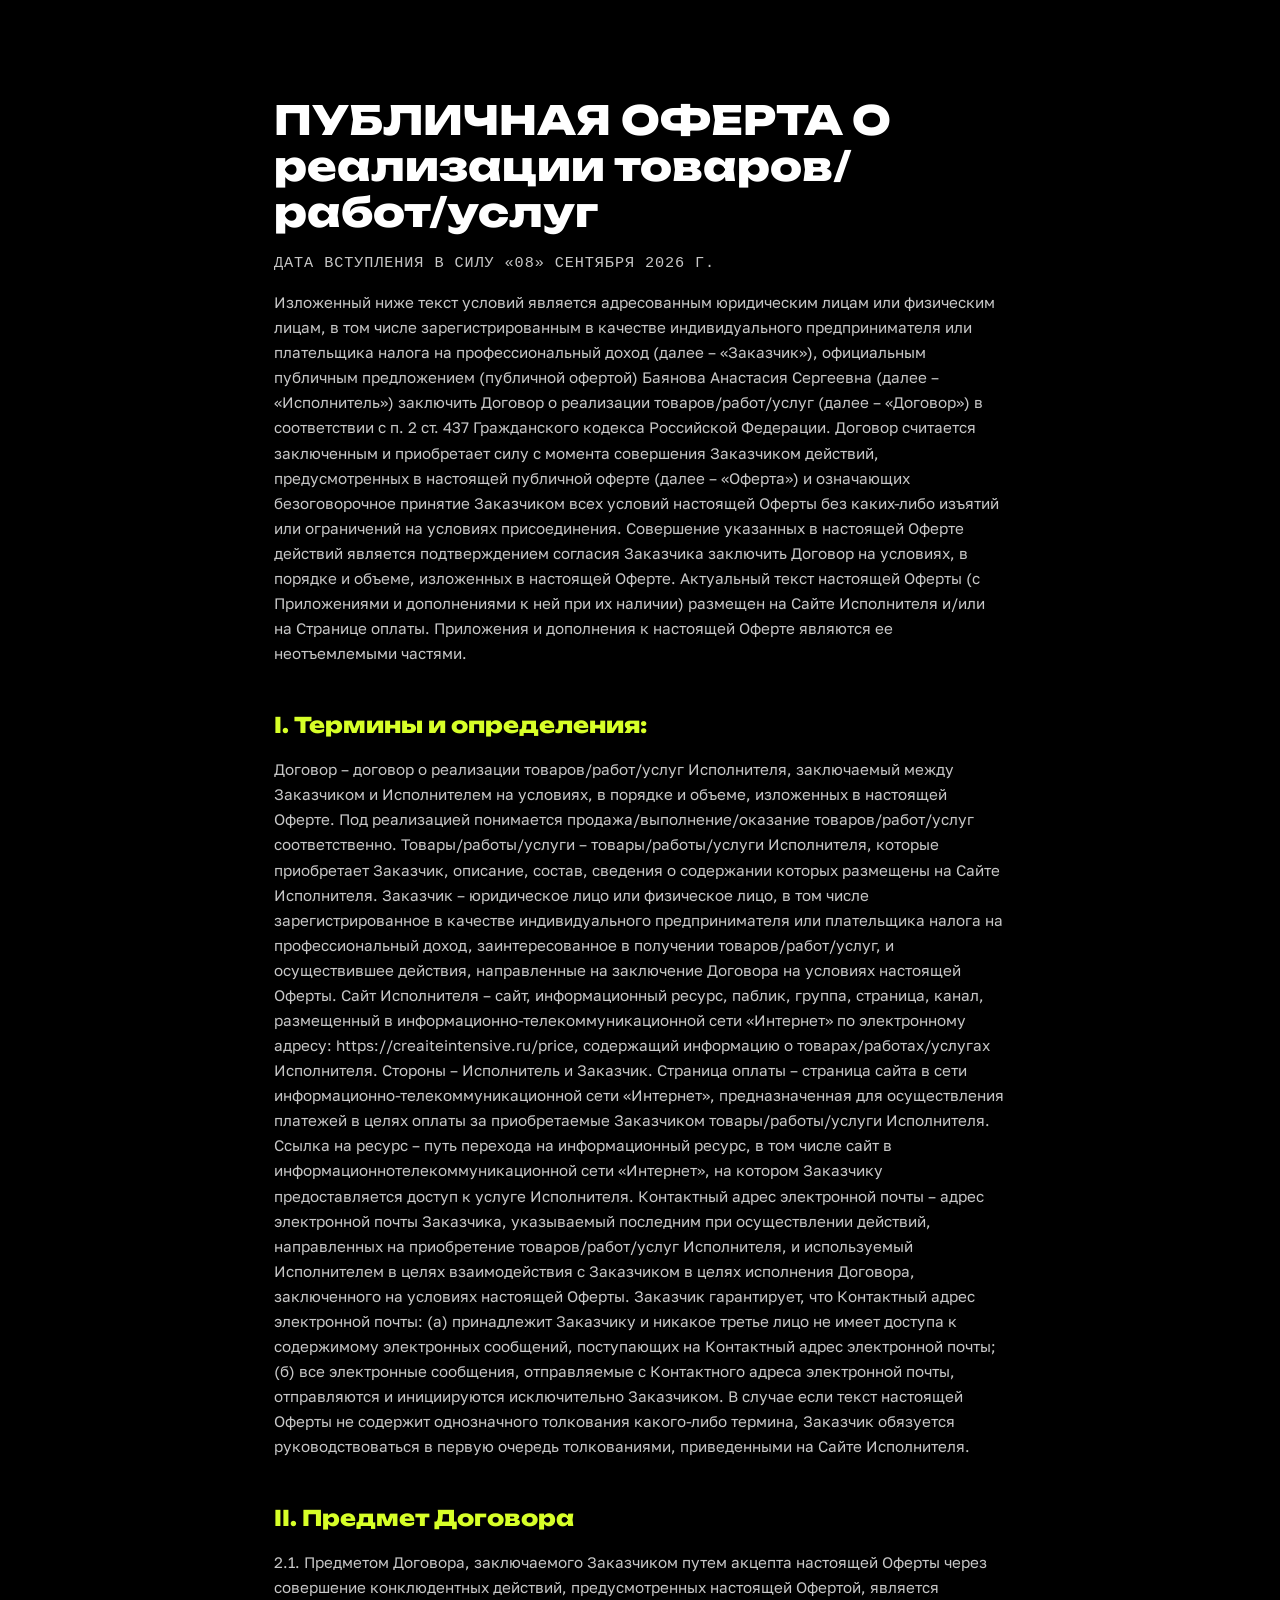
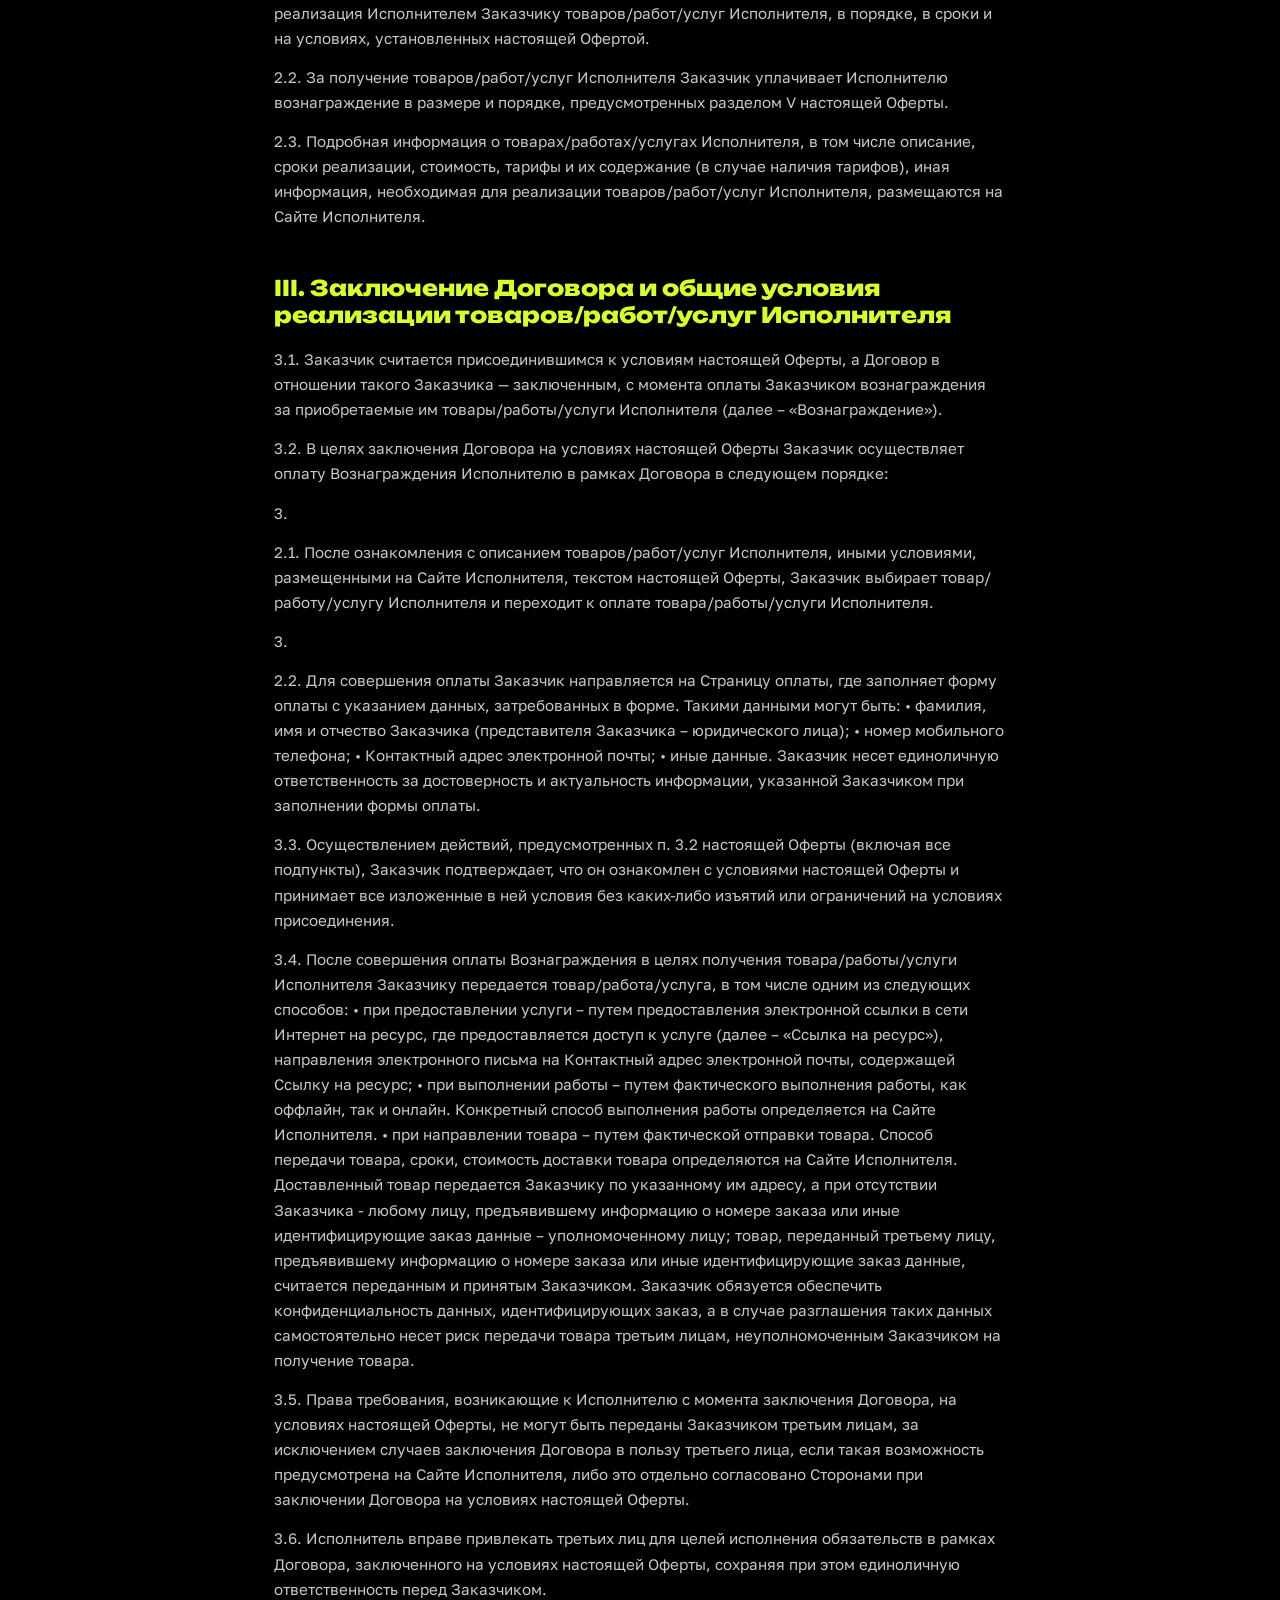
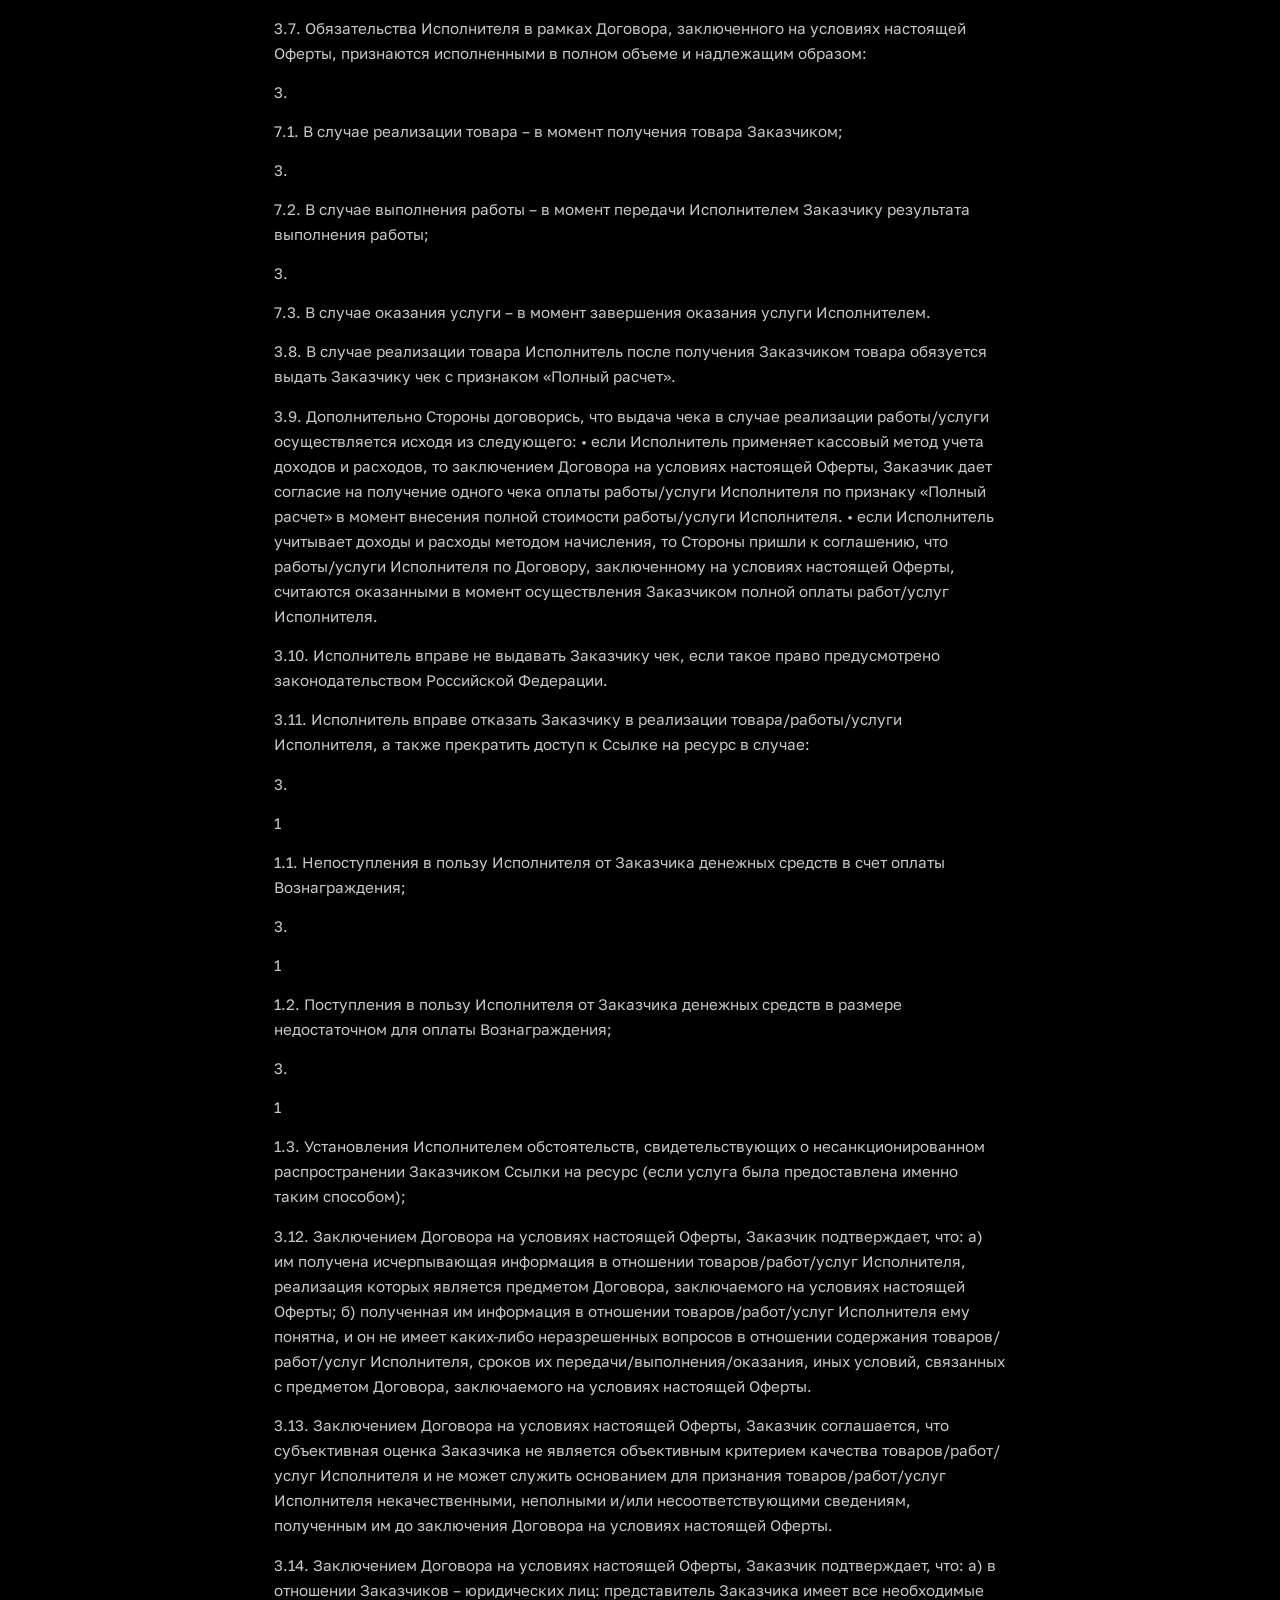
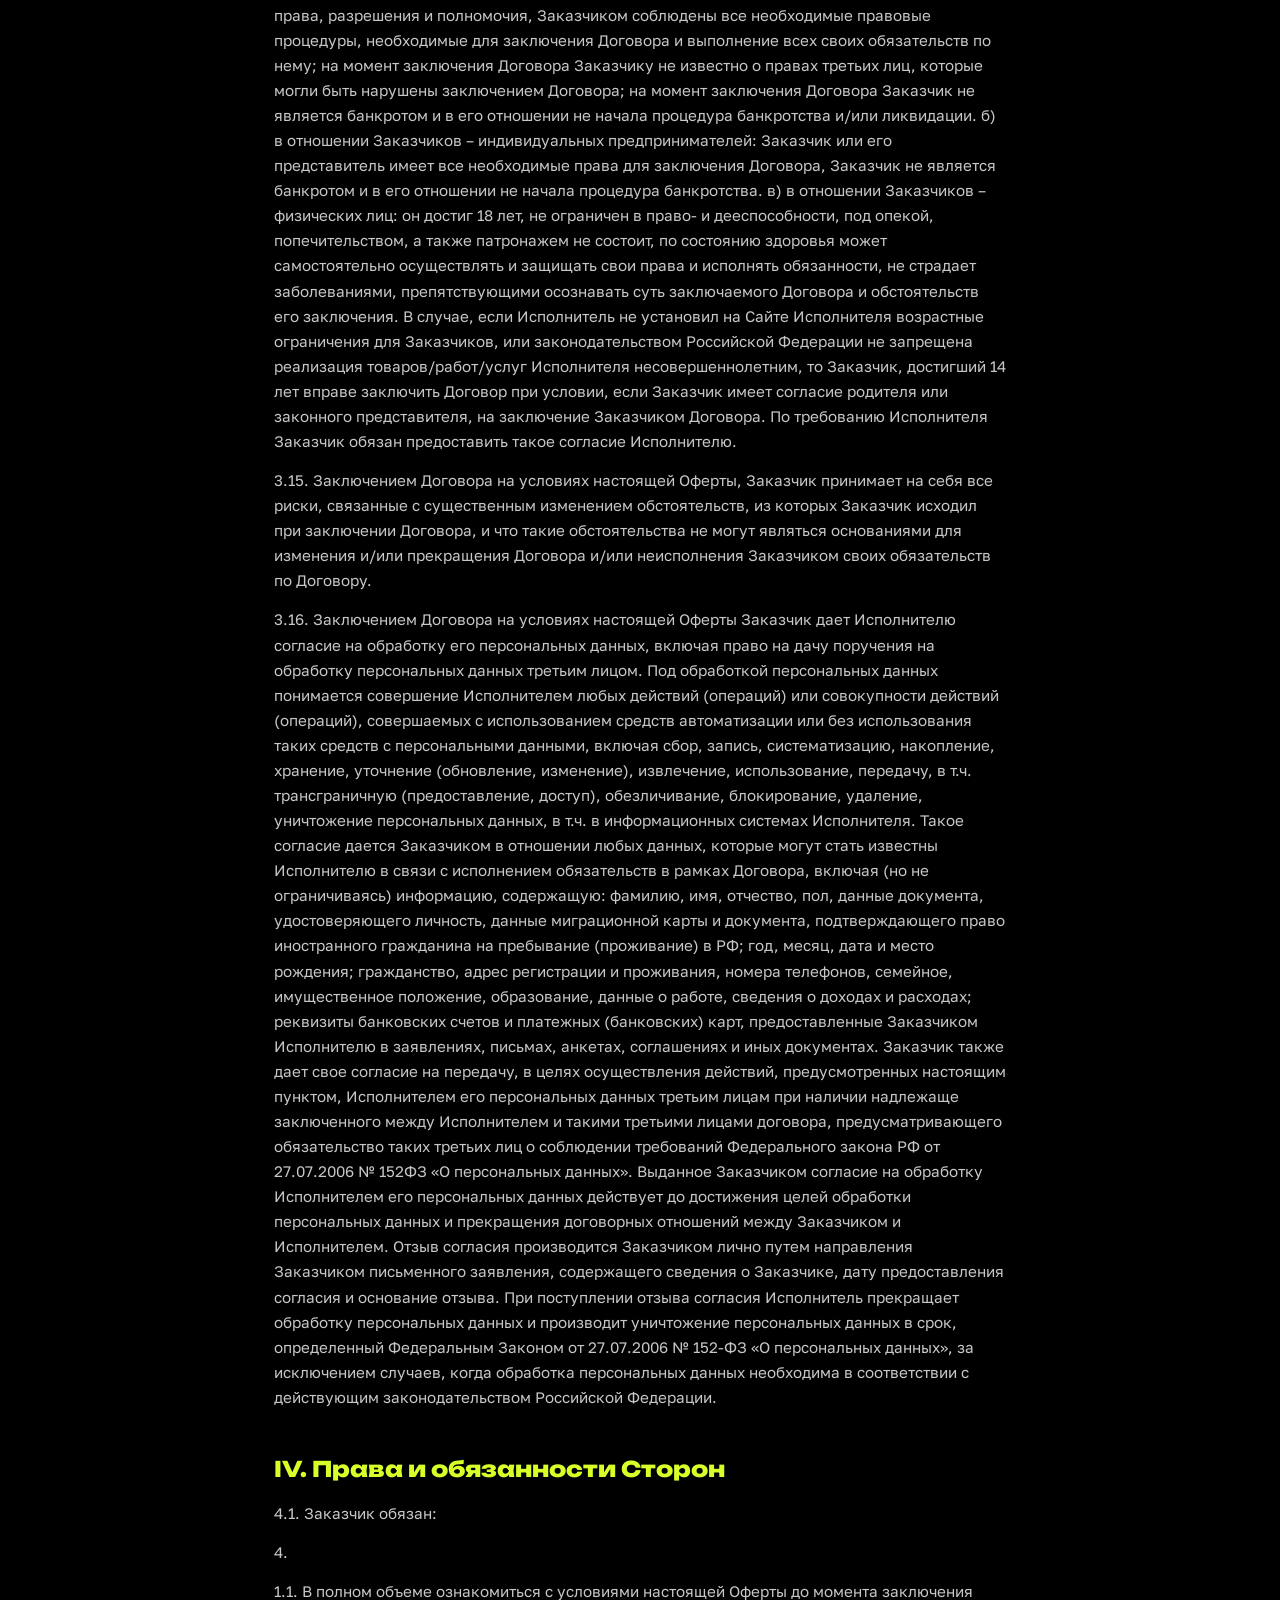
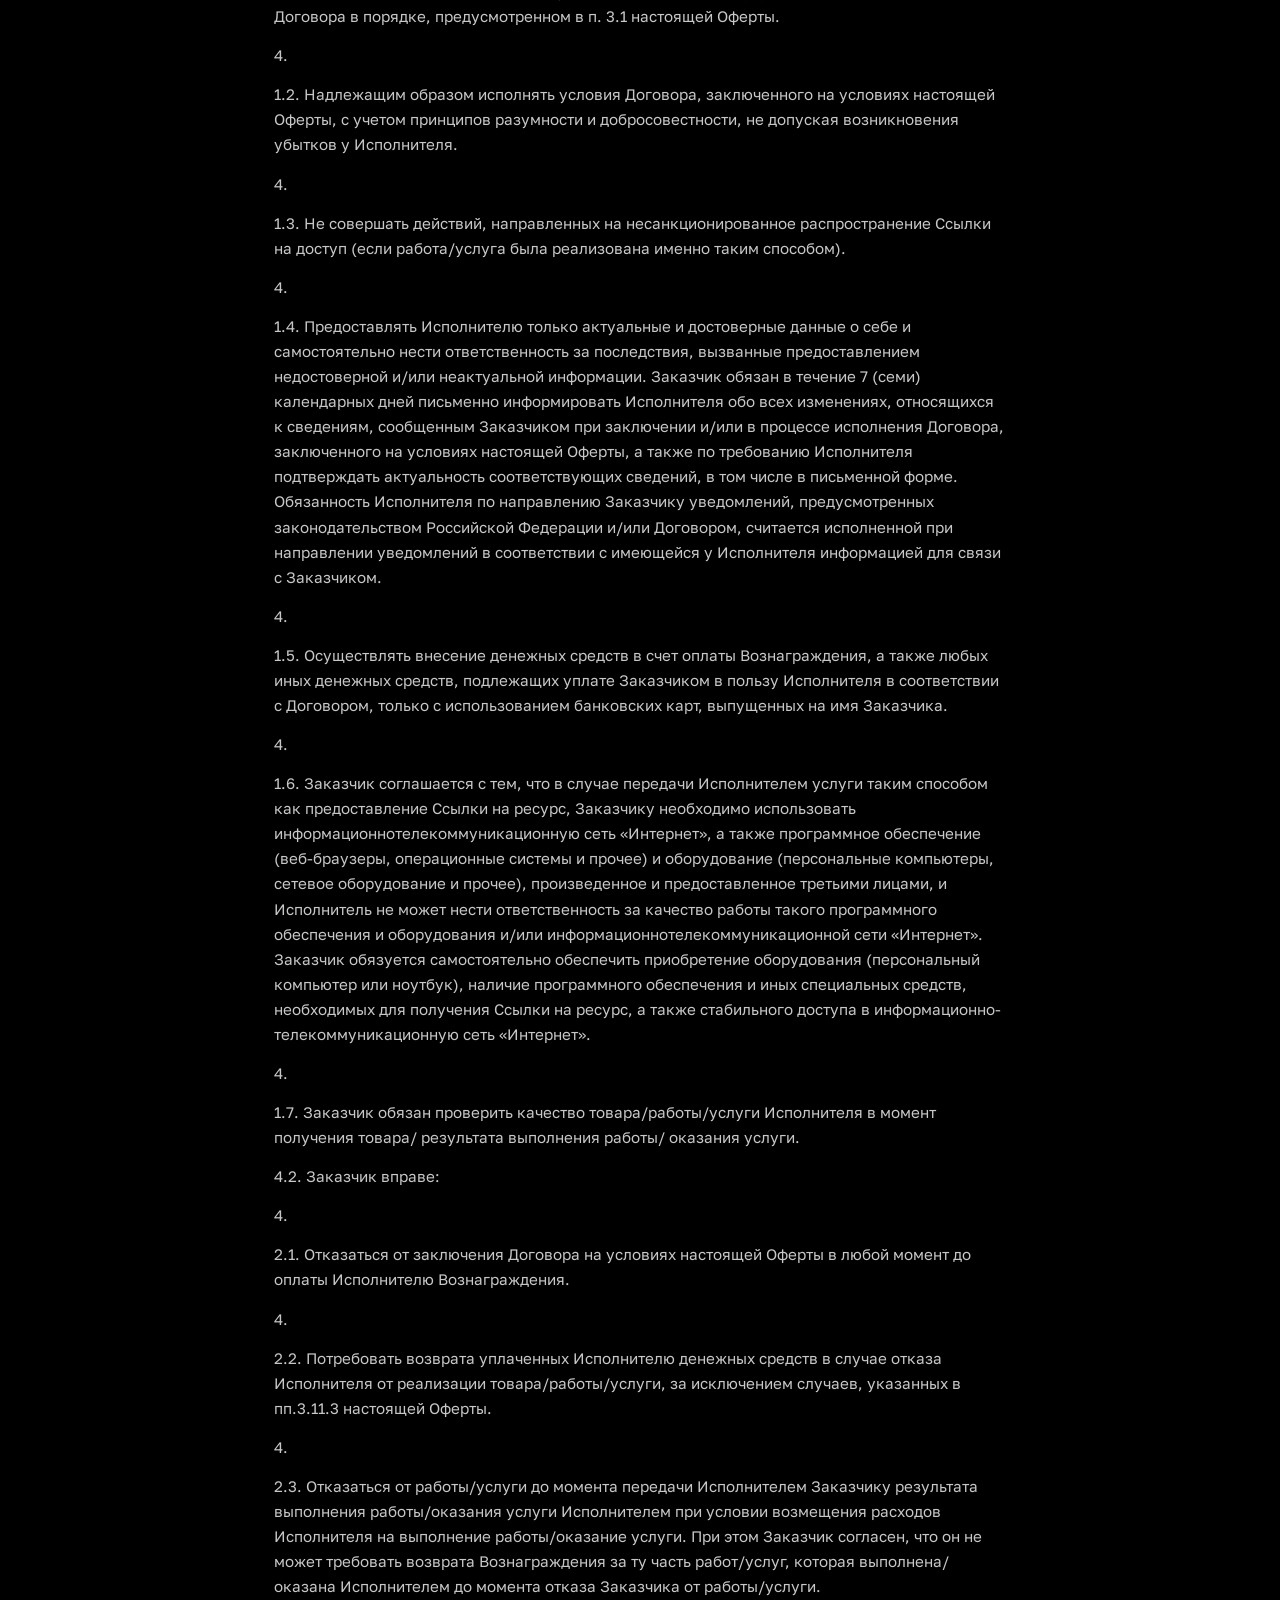
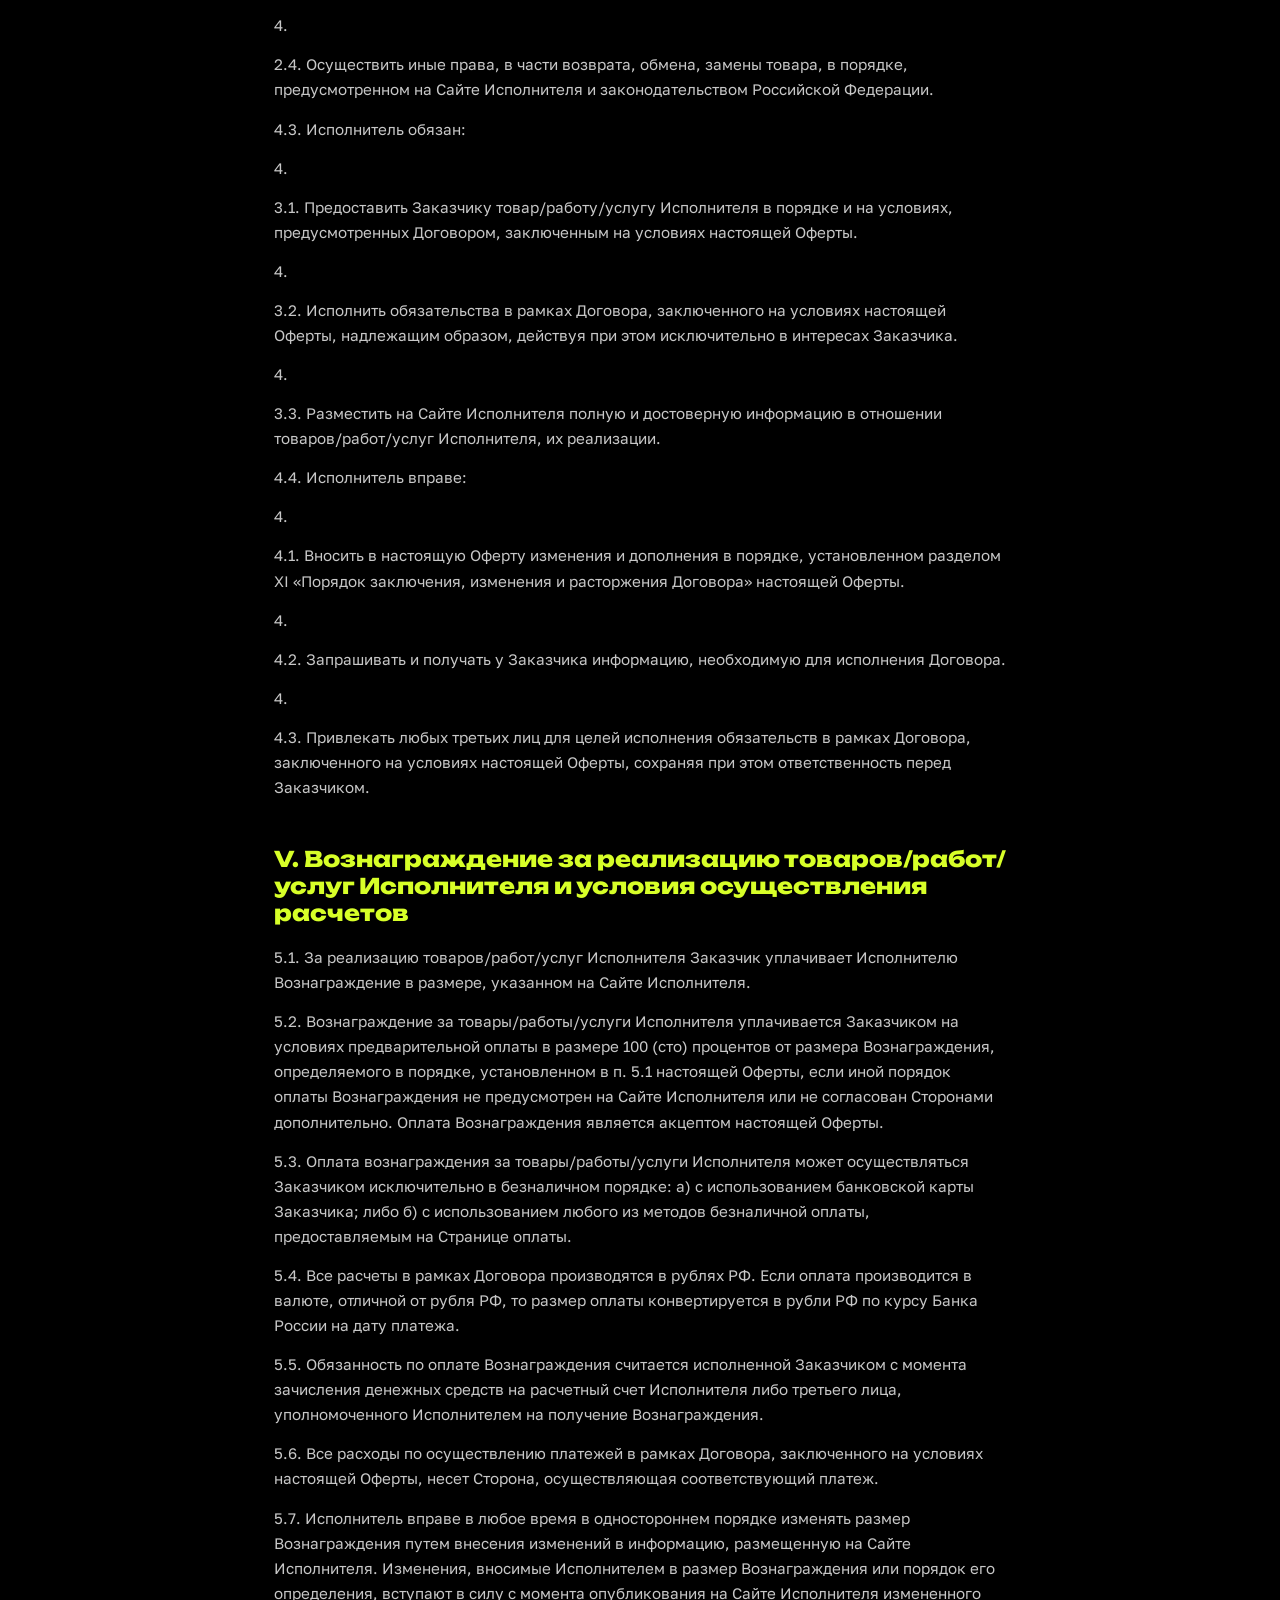
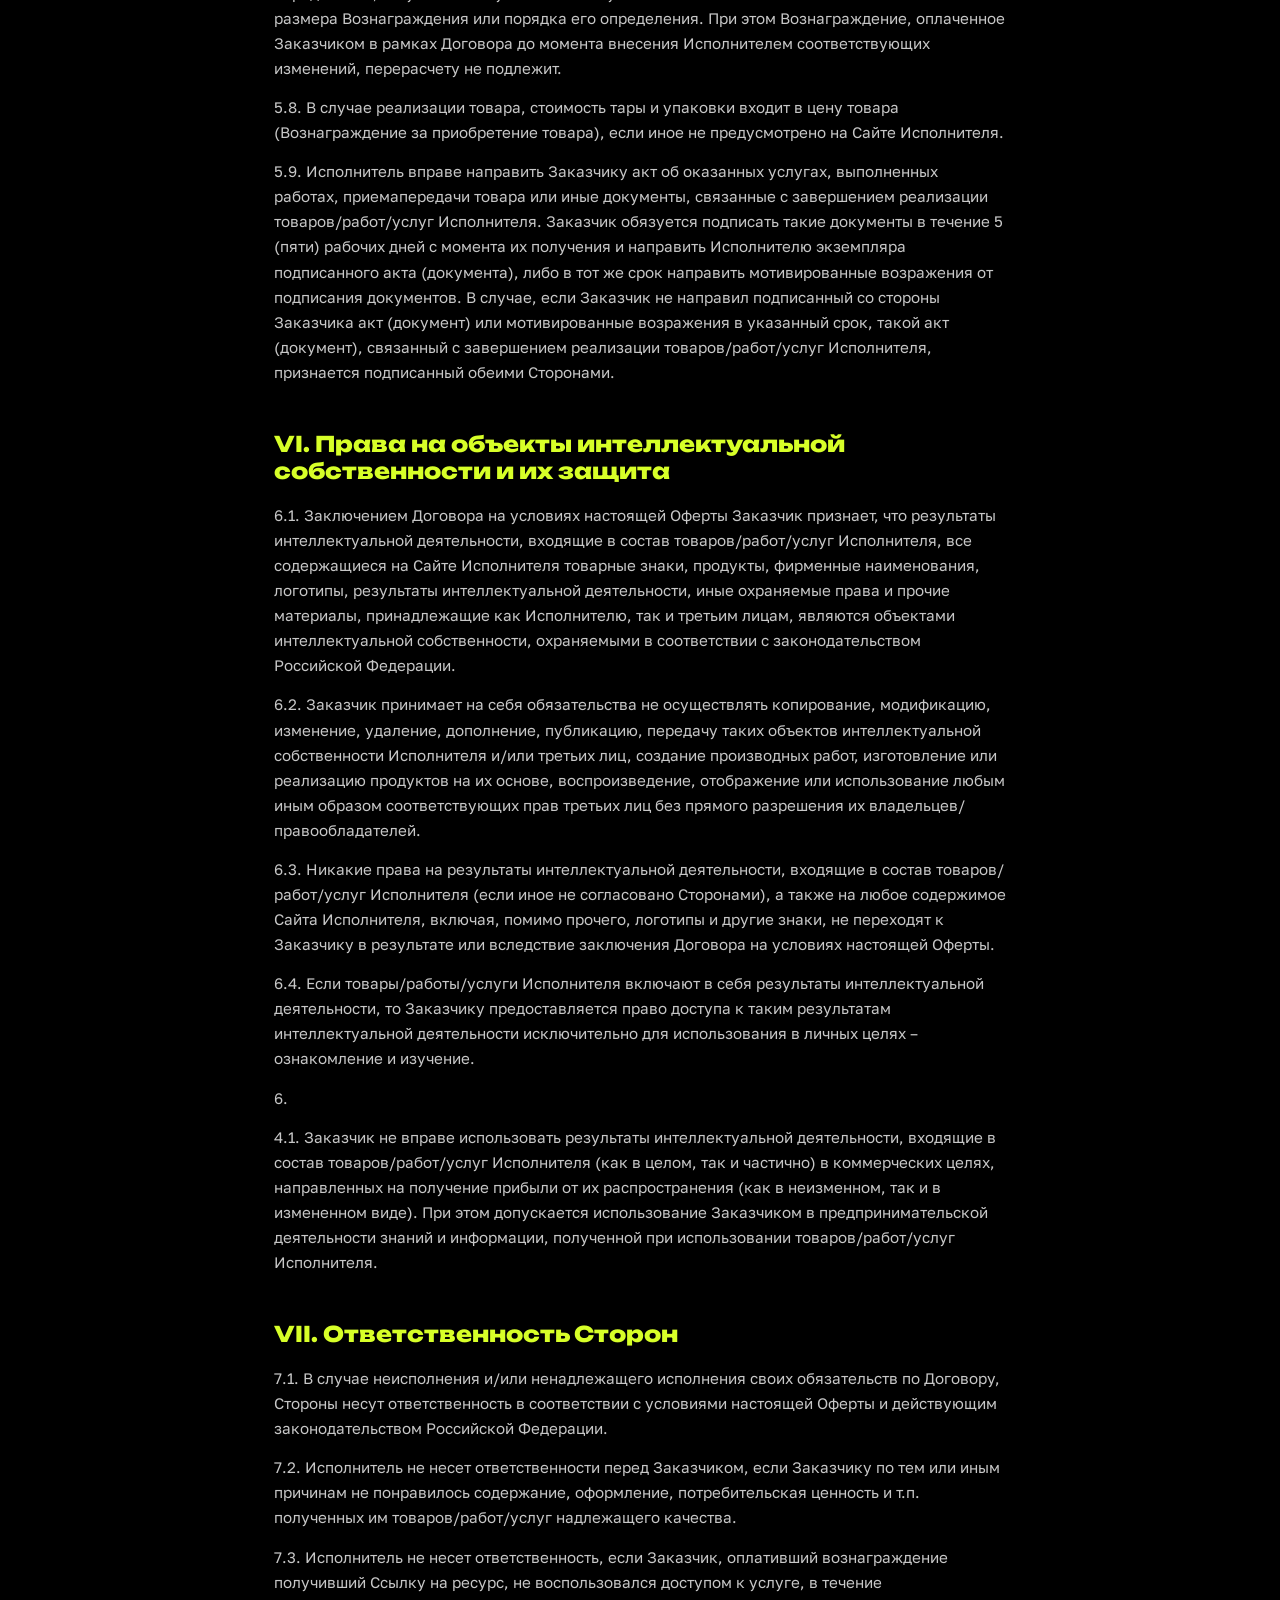
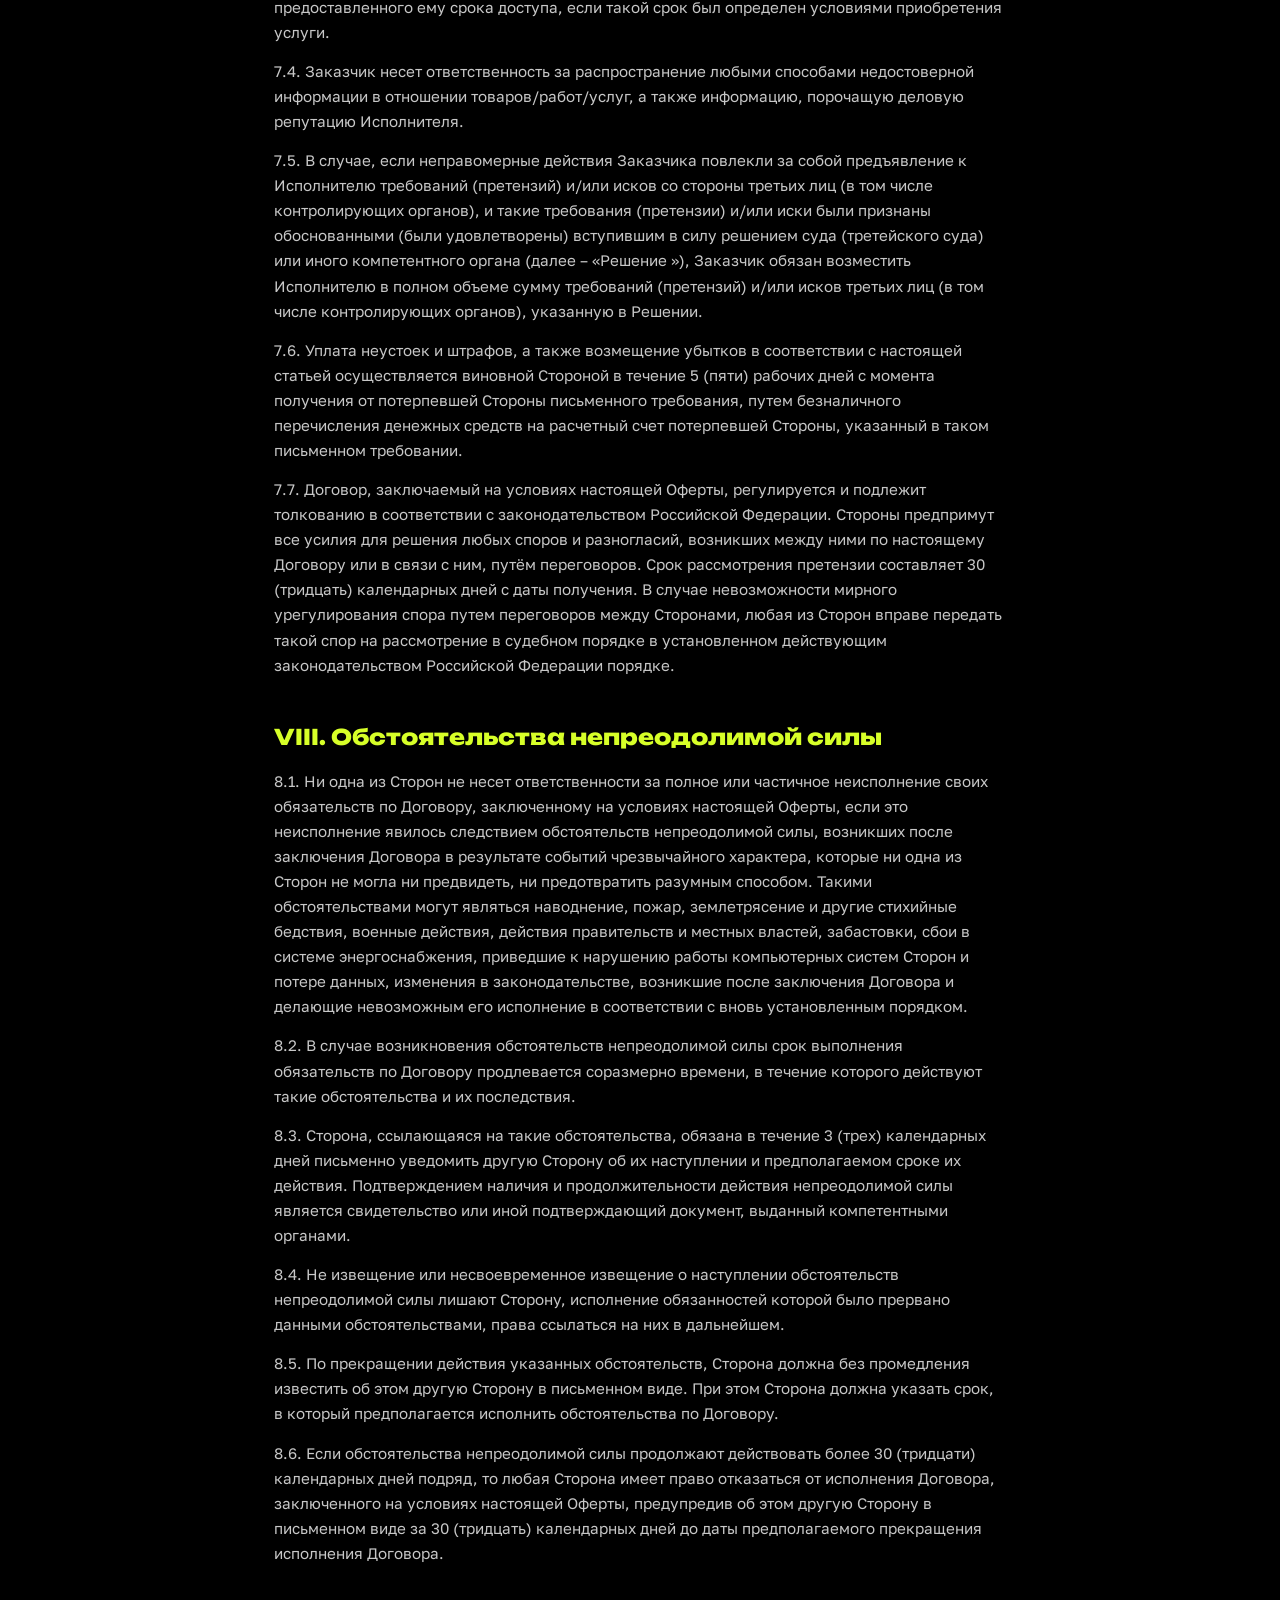
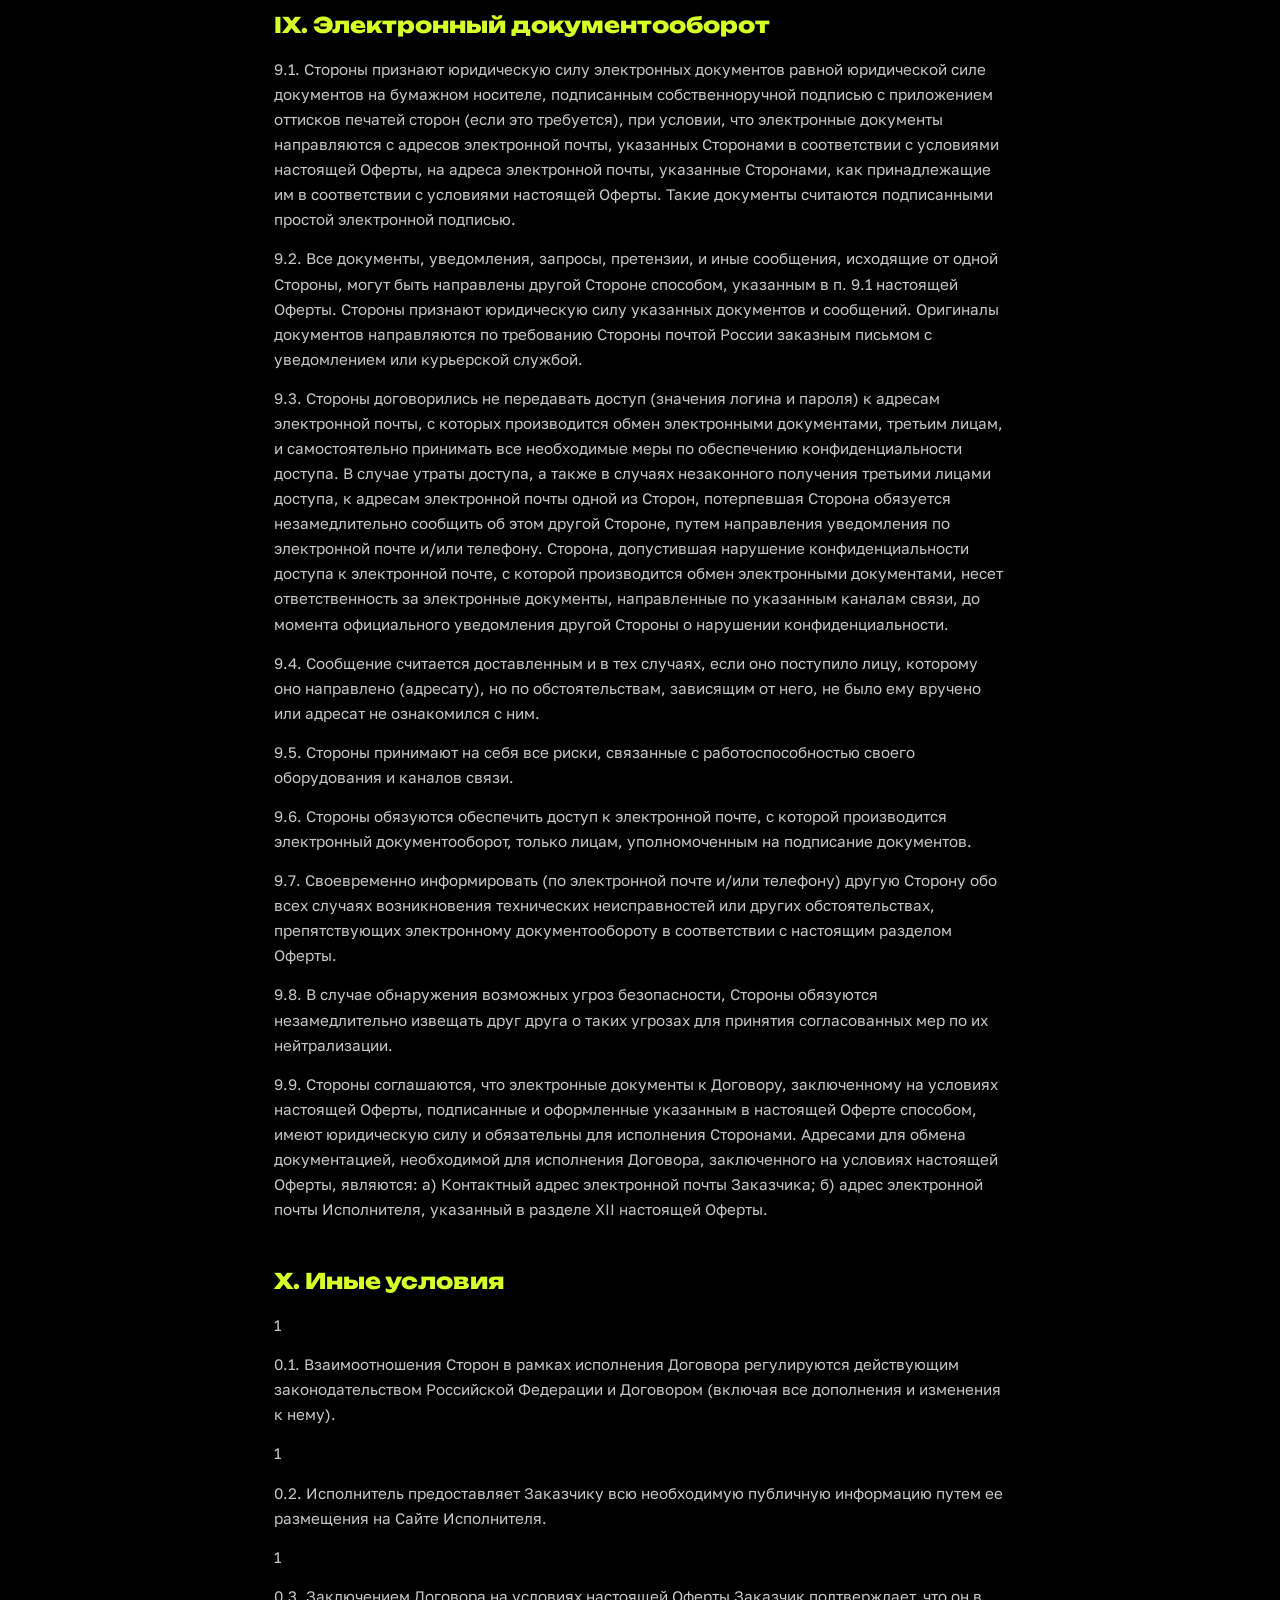
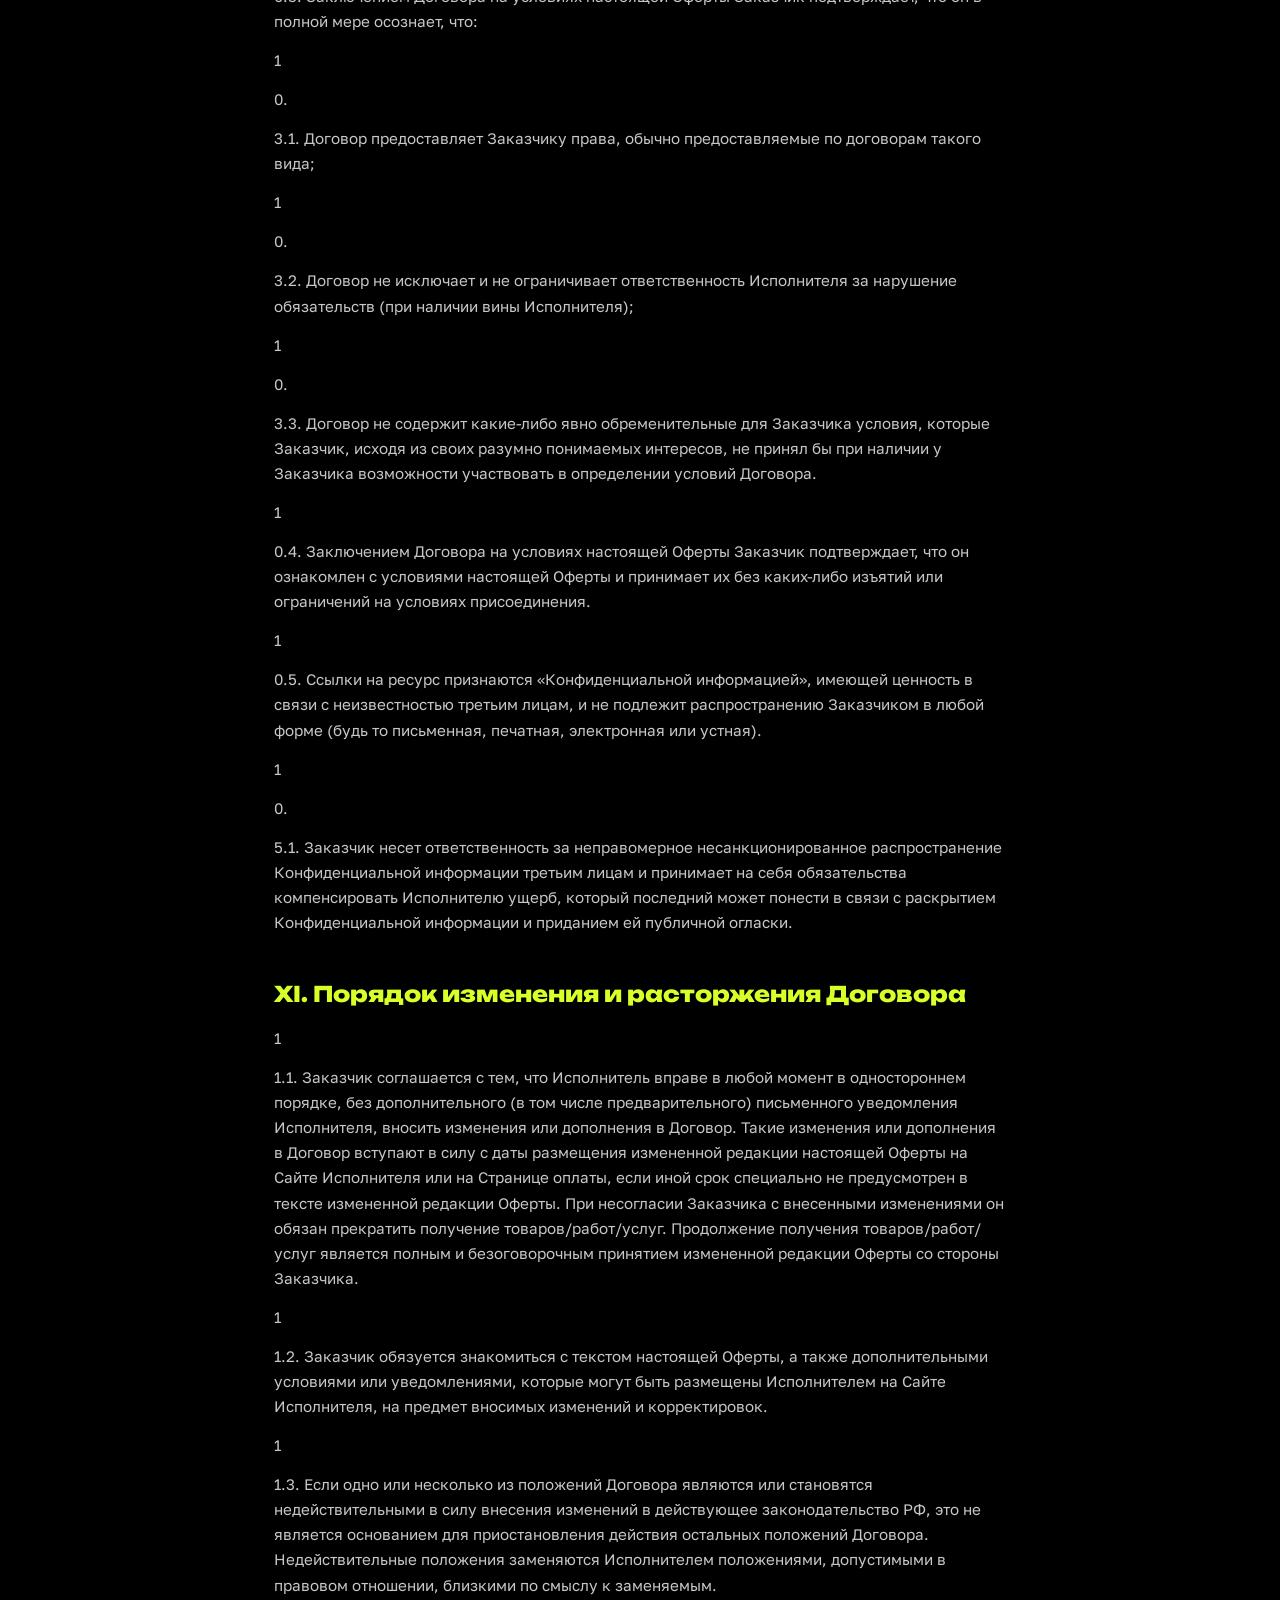
==== commit 2d6d639d: "publish the real public offer text" ====
--- a/oferta.html
+++ b/oferta.html
@@ -3,32 +3,200 @@
 <head>
 <meta charset="UTF-8">
 <meta name="viewport" content="width=device-width, initial-scale=1.0">
-<title>Оферта — creAIte</title>
+<title>Публичная оферта — creAIte</title>
 <meta name="robots" content="noindex">
 <link rel="icon" href="assets/img/favicon.svg" type="image/svg+xml">
 <link rel="icon" href="assets/img/favicon-32.png" sizes="32x32" type="image/png">
 <link href="https://fonts.googleapis.com/css2?family=Golos+Text:wght@400;500;700&family=Unbounded:wght@700;800&display=swap" rel="stylesheet" media="print" onload="this.media='all'">
 <link rel="stylesheet" href="css/style.css?v=33">
 <style>
-  /* страница документа: узкая колонка, ничего лишнего */
-  .doc { padding: 120px 0 100px; }
-  .doc__inner { max-width: 760px; margin: 0 auto; }
+  /* Документ читают с телефона и по диагонали, поэтому колонка узкая,
+     межстрочный интервал крупный, а номера пунктов выделены цветом. */
+  .doc { padding: 96px 0 90px; }
+  .doc__inner { max-width: 780px; margin: 0 auto; }
   .doc h1 { font-family: var(--font-display); font-weight: 800;
-            font-size: clamp(1.8rem, 5vw, 3rem); line-height: 1.1; margin-bottom: 28px; }
-  .doc p { font-size: 1rem; line-height: 1.6; color: rgba(255,255,255,0.75); }
-  .doc p + p { margin-top: 16px; }
-  .doc__back { display: inline-block; margin-top: 40px; color: var(--acid);
+            font-size: clamp(1.6rem, 4.4vw, 2.5rem); line-height: 1.15; }
+  .doc__date { font-family: var(--font-mono); font-size: 0.82rem;
+               letter-spacing: 0.06em; text-transform: uppercase;
+               color: var(--acid); margin-top: 16px; }
+  .doc h2 { font-family: var(--font-display); font-weight: 800;
+            font-size: clamp(1.05rem, 2.4vw, 1.35rem); line-height: 1.25;
+            color: var(--acid); margin: 46px 0 18px; }
+  .doc p { font-size: 0.95rem; line-height: 1.65; color: rgba(255,255,255,0.78); }
+  .doc p + p { margin-top: 14px; }
+  .doc__back { display: inline-block; margin: 52px 0 0; color: var(--acid);
                text-decoration: underline; text-underline-offset: 4px; }
-  .doc__legal { margin-top: 56px; font-size: 0.8rem; line-height: 1.6;
-                color: rgba(255,255,255,0.45); }
+  .doc__legal { margin-top: 40px; padding-top: 26px;
+                border-top: 1px solid var(--border);
+                font-size: 0.8rem; line-height: 1.6; color: rgba(255,255,255,0.45); }
 </style>
 </head>
 <body>
   <section class="doc">
     <div class="container doc__inner">
-      <h1>Оферта</h1>
-      <p>Документ готовится и будет опубликован здесь до старта интенсива 19 сентября.</p>
-      <p>Если нужен текст раньше — напишите нам в Telegram, пришлём.</p>
+      <h1>ПУБЛИЧНАЯ ОФЕРТА О реализации товаров/работ/услуг</h1>
+      <p class="doc__date">Дата вступления в силу «08» сентября 2026 г.</p>
+      <p>Изложенный ниже текст условий является адресованным юридическим лицам или физическим лицам, в том числе зарегистрированным в качестве индивидуального предпринимателя или плательщика налога на профессиональный доход (далее – «Заказчик»), официальным публичным предложением (публичной офертой) Баянова Анастасия Сергеевна (далее – «Исполнитель») заключить Договор о реализации товаров/работ/услуг (далее – «Договор») в соответствии с п. 2 ст. 437 Гражданского кодекса Российской Федерации. Договор считается заключенным и приобретает силу с момента совершения Заказчиком действий, предусмотренных в настоящей публичной оферте (далее – «Оферта») и означающих безоговорочное принятие Заказчиком всех условий настоящей Оферты без каких-либо изъятий или ограничений на условиях присоединения. Совершение указанных в настоящей Оферте действий является подтверждением согласия Заказчика заключить Договор на условиях, в порядке и объеме, изложенных в настоящей Оферте. Актуальный текст настоящей Оферты (с Приложениями и дополнениями к ней при их наличии) размещен на Сайте Исполнителя и/или на Странице оплаты. Приложения и дополнения к настоящей Оферте являются ее неотъемлемыми частями.</p>
+      <h2>I. Термины и определения:</h2>
+      <p>Договор – договор о реализации товаров/работ/услуг Исполнителя, заключаемый между Заказчиком и Исполнителем на условиях, в порядке и объеме, изложенных в настоящей Оферте. Под реализацией понимается продажа/выполнение/оказание товаров/работ/услуг соответственно. Товары/работы/услуги – товары/работы/услуги Исполнителя, которые приобретает Заказчик, описание, состав, сведения о содержании которых размещены на Сайте Исполнителя. Заказчик – юридическое лицо или физическое лицо, в том числе зарегистрированное в качестве индивидуального предпринимателя или плательщика налога на профессиональный доход, заинтересованное в получении товаров/работ/услуг, и осуществившее действия, направленные на заключение Договора на условиях настоящей Оферты. Сайт Исполнителя – сайт, информационный ресурс, паблик, группа, страница, канал, размещенный в информационно-телекоммуникационной сети «Интернет» по электронному адресу: https://creaiteintensive.ru/price, содержащий информацию о товарах/работах/услугах Исполнителя. Стороны – Исполнитель и Заказчик. Страница оплаты – страница сайта в сети информационно-телекоммуникационной сети «Интернет», предназначенная для осуществления платежей в целях оплаты за приобретаемые Заказчиком товары/работы/услуги Исполнителя. Ссылка на ресурс – путь перехода на информационный ресурс, в том числе сайт в информационнотелекоммуникационной сети «Интернет», на котором Заказчику предоставляется доступ к услуге Исполнителя. Контактный адрес электронной почты – адрес электронной почты Заказчика, указываемый последним при осуществлении действий, направленных на приобретение товаров/работ/услуг Исполнителя, и используемый Исполнителем в целях взаимодействия с Заказчиком в целях исполнения Договора, заключенного на условиях настоящей Оферты. Заказчик гарантирует, что Контактный адрес электронной почты: (а) принадлежит Заказчику и никакое третье лицо не имеет доступа к содержимому электронных сообщений, поступающих на Контактный адрес электронной почты; (б) все электронные сообщения, отправляемые с Контактного адреса электронной почты, отправляются и инициируются исключительно Заказчиком. В случае если текст настоящей Оферты не содержит однозначного толкования какого-либо термина, Заказчик обязуется руководствоваться в первую очередь толкованиями, приведенными на Сайте Исполнителя.</p>
+      <h2>II. Предмет Договора</h2>
+      <p>2.1. Предметом Договора, заключаемого Заказчиком путем акцепта настоящей Оферты через совершение конклюдентных действий, предусмотренных настоящей Офертой, является реализация Исполнителем Заказчику товаров/работ/услуг Исполнителя, в порядке, в сроки и на условиях, установленных настоящей Офертой.</p>
+      <p>2.2. За получение товаров/работ/услуг Исполнителя Заказчик уплачивает Исполнителю вознаграждение в размере и порядке, предусмотренных разделом V настоящей Оферты.</p>
+      <p>2.3. Подробная информация о товарах/работах/услугах Исполнителя, в том числе описание, сроки реализации, стоимость, тарифы и их содержание (в случае наличия тарифов), иная информация, необходимая для реализации товаров/работ/услуг Исполнителя, размещаются на Сайте Исполнителя.</p>
+      <h2>III. Заключение Договора и общие условия реализации товаров/работ/услуг Исполнителя</h2>
+      <p>3.1. Заказчик считается присоединившимся к условиям настоящей Оферты, а Договор в отношении такого Заказчика — заключенным, с момента оплаты Заказчиком вознаграждения за приобретаемые им товары/работы/услуги Исполнителя (далее – «Вознаграждение»).</p>
+      <p>3.2. В целях заключения Договора на условиях настоящей Оферты Заказчик осуществляет оплату Вознаграждения Исполнителю в рамках Договора в следующем порядке:</p>
+      <p>3.</p>
+      <p>2.1. После ознакомления с описанием товаров/работ/услуг Исполнителя, иными условиями, размещенными на Сайте Исполнителя, текстом настоящей Оферты, Заказчик выбирает товар/работу/услугу Исполнителя и переходит к оплате товара/работы/услуги Исполнителя.</p>
+      <p>3.</p>
+      <p>2.2. Для совершения оплаты Заказчик направляется на Страницу оплаты, где заполняет форму оплаты с указанием данных, затребованных в форме. Такими данными могут быть: • фамилия, имя и отчество Заказчика (представителя Заказчика – юридического лица); • номер мобильного телефона; • Контактный адрес электронной почты; • иные данные. Заказчик несет единоличную ответственность за достоверность и актуальность информации, указанной Заказчиком при заполнении формы оплаты.</p>
+      <p>3.3. Осуществлением действий, предусмотренных п. 3.2 настоящей Оферты (включая все подпункты), Заказчик подтверждает, что он ознакомлен с условиями настоящей Оферты и принимает все изложенные в ней условия без каких-либо изъятий или ограничений на условиях присоединения.</p>
+      <p>3.4. После совершения оплаты Вознаграждения в целях получения товара/работы/услуги Исполнителя Заказчику передается товар/работа/услуга, в том числе одним из следующих способов: • при предоставлении услуги – путем предоставления электронной ссылки в сети Интернет на ресурс, где предоставляется доступ к услуге (далее – «Ссылка на ресурс»), направления электронного письма на Контактный адрес электронной почты, содержащей Ссылку на ресурс; • при выполнении работы – путем фактического выполнения работы, как оффлайн, так и онлайн. Конкретный способ выполнения работы определяется на Сайте Исполнителя. • при направлении товара – путем фактической отправки товара. Способ передачи товара, сроки, стоимость доставки товара определяются на Сайте Исполнителя. Доставленный товар передается Заказчику по указанному им адресу, а при отсутствии Заказчика - любому лицу, предъявившему информацию о номере заказа или иные идентифицирующие заказ данные – уполномоченному лицу; товар, переданный третьему лицу, предъявившему информацию о номере заказа или иные идентифицирующие заказ данные, считается переданным и принятым Заказчиком. Заказчик обязуется обеспечить конфиденциальность данных, идентифицирующих заказ, а в случае разглашения таких данных самостоятельно несет риск передачи товара третьим лицам, неуполномоченным Заказчиком на получение товара.</p>
+      <p>3.5. Права требования, возникающие к Исполнителю с момента заключения Договора, на условиях настоящей Оферты, не могут быть переданы Заказчиком третьим лицам, за исключением случаев заключения Договора в пользу третьего лица, если такая возможность предусмотрена на Сайте Исполнителя, либо это отдельно согласовано Сторонами при заключении Договора на условиях настоящей Оферты.</p>
+      <p>3.6. Исполнитель вправе привлекать третьих лиц для целей исполнения обязательств в рамках Договора, заключенного на условиях настоящей Оферты, сохраняя при этом единоличную ответственность перед Заказчиком.</p>
+      <p>3.7. Обязательства Исполнителя в рамках Договора, заключенного на условиях настоящей Оферты, признаются исполненными в полном объеме и надлежащим образом:</p>
+      <p>3.</p>
+      <p>7.1. В случае реализации товара – в момент получения товара Заказчиком;</p>
+      <p>3.</p>
+      <p>7.2. В случае выполнения работы – в момент передачи Исполнителем Заказчику результата выполнения работы;</p>
+      <p>3.</p>
+      <p>7.3. В случае оказания услуги – в момент завершения оказания услуги Исполнителем.</p>
+      <p>3.8. В случае реализации товара Исполнитель после получения Заказчиком товара обязуется выдать Заказчику чек с признаком «Полный расчет».</p>
+      <p>3.9. Дополнительно Стороны договорись, что выдача чека в случае реализации работы/услуги осуществляется исходя из следующего: • если Исполнитель применяет кассовый метод учета доходов и расходов, то заключением Договора на условиях настоящей Оферты, Заказчик дает согласие на получение одного чека оплаты работы/услуги Исполнителя по признаку «Полный расчет» в момент внесения полной стоимости работы/услуги Исполнителя. • если Исполнитель учитывает доходы и расходы методом начисления, то Стороны пришли к соглашению, что работы/услуги Исполнителя по Договору, заключенному на условиях настоящей Оферты, считаются оказанными в момент осуществления Заказчиком полной оплаты работ/услуг Исполнителя.</p>
+      <p>3.10. Исполнитель вправе не выдавать Заказчику чек, если такое право предусмотрено законодательством Российской Федерации.</p>
+      <p>3.11. Исполнитель вправе отказать Заказчику в реализации товара/работы/услуги Исполнителя, а также прекратить доступ к Ссылке на ресурс в случае:</p>
+      <p>3.</p>
+      <p>1</p>
+      <p>1.1. Непоступления в пользу Исполнителя от Заказчика денежных средств в счет оплаты Вознаграждения;</p>
+      <p>3.</p>
+      <p>1</p>
+      <p>1.2. Поступления в пользу Исполнителя от Заказчика денежных средств в размере недостаточном для оплаты Вознаграждения;</p>
+      <p>3.</p>
+      <p>1</p>
+      <p>1.3. Установления Исполнителем обстоятельств, свидетельствующих о несанкционированном распространении Заказчиком Ссылки на ресурс (если услуга была предоставлена именно таким способом);</p>
+      <p>3.12. Заключением Договора на условиях настоящей Оферты, Заказчик подтверждает, что: а) им получена исчерпывающая информация в отношении товаров/работ/услуг Исполнителя, реализация которых является предметом Договора, заключаемого на условиях настоящей Оферты; б) полученная им информация в отношении товаров/работ/услуг Исполнителя ему понятна, и он не имеет каких-либо неразрешенных вопросов в отношении содержания товаров/работ/услуг Исполнителя, сроков их передачи/выполнения/оказания, иных условий, связанных с предметом Договора, заключаемого на условиях настоящей Оферты.</p>
+      <p>3.13. Заключением Договора на условиях настоящей Оферты, Заказчик соглашается, что субъективная оценка Заказчика не является объективным критерием качества товаров/работ/услуг Исполнителя и не может служить основанием для признания товаров/работ/услуг Исполнителя некачественными, неполными и/или несоответствующими сведениям, полученным им до заключения Договора на условиях настоящей Оферты.</p>
+      <p>3.14. Заключением Договора на условиях настоящей Оферты, Заказчик подтверждает, что: а) в отношении Заказчиков – юридических лиц: представитель Заказчика имеет все необходимые права, разрешения и полномочия, Заказчиком соблюдены все необходимые правовые процедуры, необходимые для заключения Договора и выполнение всех своих обязательств по нему; на момент заключения Договора Заказчику не известно о правах третьих лиц, которые могли быть нарушены заключением Договора; на момент заключения Договора Заказчик не является банкротом и в его отношении не начала процедура банкротства и/или ликвидации. б) в отношении Заказчиков – индивидуальных предпринимателей: Заказчик или его представитель имеет все необходимые права для заключения Договора, Заказчик не является банкротом и в его отношении не начала процедура банкротства. в) в отношении Заказчиков – физических лиц: он достиг 18 лет, не ограничен в право- и дееспособности, под опекой, попечительством, а также патронажем не состоит, по состоянию здоровья может самостоятельно осуществлять и защищать свои права и исполнять обязанности, не страдает заболеваниями, препятствующими осознавать суть заключаемого Договора и обстоятельств его заключения. В случае, если Исполнитель не установил на Сайте Исполнителя возрастные ограничения для Заказчиков, или законодательством Российской Федерации не запрещена реализация товаров/работ/услуг Исполнителя несовершеннолетним, то Заказчик, достигший 14 лет вправе заключить Договор при условии, если Заказчик имеет согласие родителя или законного представителя, на заключение Заказчиком Договора. По требованию Исполнителя Заказчик обязан предоставить такое согласие Исполнителю.</p>
+      <p>3.15. Заключением Договора на условиях настоящей Оферты, Заказчик принимает на себя все риски, связанные с существенным изменением обстоятельств, из которых Заказчик исходил при заключении Договора, и что такие обстоятельства не могут являться основаниями для изменения и/или прекращения Договора и/или неисполнения Заказчиком своих обязательств по Договору.</p>
+      <p>3.16. Заключением Договора на условиях настоящей Оферты Заказчик дает Исполнителю согласие на обработку его персональных данных, включая право на дачу поручения на обработку персональных данных третьим лицом. Под обработкой персональных данных понимается совершение Исполнителем любых действий (операций) или совокупности действий (операций), совершаемых с использованием средств автоматизации или без использования таких средств с персональными данными, включая сбор, запись, систематизацию, накопление, хранение, уточнение (обновление, изменение), извлечение, использование, передачу, в т.ч. трансграничную (предоставление, доступ), обезличивание, блокирование, удаление, уничтожение персональных данных, в т.ч. в информационных системах Исполнителя. Такое согласие дается Заказчиком в отношении любых данных, которые могут стать известны Исполнителю в связи с исполнением обязательств в рамках Договора, включая (но не ограничиваясь) информацию, содержащую: фамилию, имя, отчество, пол, данные документа, удостоверяющего личность, данные миграционной карты и документа, подтверждающего право иностранного гражданина на пребывание (проживание) в РФ; год, месяц, дата и место рождения; гражданство, адрес регистрации и проживания, номера телефонов, семейное, имущественное положение, образование, данные о работе, сведения о доходах и расходах; реквизиты банковских счетов и платежных (банковских) карт, предоставленные Заказчиком Исполнителю в заявлениях, письмах, анкетах, соглашениях и иных документах. Заказчик также дает свое согласие на передачу, в целях осуществления действий, предусмотренных настоящим пунктом, Исполнителем его персональных данных третьим лицам при наличии надлежаще заключенного между Исполнителем и такими третьими лицами договора, предусматривающего обязательство таких третьих лиц о соблюдении требований Федерального закона РФ от 27.07.2006 № 152ФЗ «О персональных данных». Выданное Заказчиком согласие на обработку Исполнителем его персональных данных действует до достижения целей обработки персональных данных и прекращения договорных отношений между Заказчиком и Исполнителем. Отзыв согласия производится Заказчиком лично путем направления Заказчиком письменного заявления, содержащего сведения о Заказчике, дату предоставления согласия и основание отзыва. При поступлении отзыва согласия Исполнитель прекращает обработку персональных данных и производит уничтожение персональных данных в срок, определенный Федеральным Законом от 27.07.2006 № 152-ФЗ «О персональных данных», за исключением случаев, когда обработка персональных данных необходима в соответствии с действующим законодательством Российской Федерации.</p>
+      <h2>IV. Права и обязанности Сторон</h2>
+      <p>4.1. Заказчик обязан:</p>
+      <p>4.</p>
+      <p>1.1. В полном объеме ознакомиться с условиями настоящей Оферты до момента заключения Договора в порядке, предусмотренном в п. 3.1 настоящей Оферты.</p>
+      <p>4.</p>
+      <p>1.2. Надлежащим образом исполнять условия Договора, заключенного на условиях настоящей Оферты, с учетом принципов разумности и добросовестности, не допуская возникновения убытков у Исполнителя.</p>
+      <p>4.</p>
+      <p>1.3. Не совершать действий, направленных на несанкционированное распространение Ссылки на доступ (если работа/услуга была реализована именно таким способом).</p>
+      <p>4.</p>
+      <p>1.4. Предоставлять Исполнителю только актуальные и достоверные данные о себе и самостоятельно нести ответственность за последствия, вызванные предоставлением недостоверной и/или неактуальной информации. Заказчик обязан в течение 7 (семи) календарных дней письменно информировать Исполнителя обо всех изменениях, относящихся к сведениям, сообщенным Заказчиком при заключении и/или в процессе исполнения Договора, заключенного на условиях настоящей Оферты, а также по требованию Исполнителя подтверждать актуальность соответствующих сведений, в том числе в письменной форме. Обязанность Исполнителя по направлению Заказчику уведомлений, предусмотренных законодательством Российской Федерации и/или Договором, считается исполненной при направлении уведомлений в соответствии с имеющейся у Исполнителя информацией для связи с Заказчиком.</p>
+      <p>4.</p>
+      <p>1.5. Осуществлять внесение денежных средств в счет оплаты Вознаграждения, а также любых иных денежных средств, подлежащих уплате Заказчиком в пользу Исполнителя в соответствии с Договором, только с использованием банковских карт, выпущенных на имя Заказчика.</p>
+      <p>4.</p>
+      <p>1.6. Заказчик соглашается с тем, что в случае передачи Исполнителем услуги таким способом как предоставление Ссылки на ресурс, Заказчику необходимо использовать информационнотелекоммуникационную сеть «Интернет», а также программное обеспечение (веб-браузеры, операционные системы и прочее) и оборудование (персональные компьютеры, сетевое оборудование и прочее), произведенное и предоставленное третьими лицами, и Исполнитель не может нести ответственность за качество работы такого программного обеспечения и оборудования и/или информационнотелекоммуникационной сети «Интернет». Заказчик обязуется самостоятельно обеспечить приобретение оборудования (персональный компьютер или ноутбук), наличие программного обеспечения и иных специальных средств, необходимых для получения Ссылки на ресурс, а также стабильного доступа в информационно-телекоммуникационную сеть «Интернет».</p>
+      <p>4.</p>
+      <p>1.7. Заказчик обязан проверить качество товара/работы/услуги Исполнителя в момент получения товара/ результата выполнения работы/ оказания услуги.</p>
+      <p>4.2. Заказчик вправе:</p>
+      <p>4.</p>
+      <p>2.1. Отказаться от заключения Договора на условиях настоящей Оферты в любой момент до оплаты Исполнителю Вознаграждения.</p>
+      <p>4.</p>
+      <p>2.2. Потребовать возврата уплаченных Исполнителю денежных средств в случае отказа Исполнителя от реализации товара/работы/услуги, за исключением случаев, указанных в пп.3.11.3 настоящей Оферты.</p>
+      <p>4.</p>
+      <p>2.3. Отказаться от работы/услуги до момента передачи Исполнителем Заказчику результата выполнения работы/оказания услуги Исполнителем при условии возмещения расходов Исполнителя на выполнение работы/оказание услуги. При этом Заказчик согласен, что он не может требовать возврата Вознаграждения за ту часть работ/услуг, которая выполнена/оказана Исполнителем до момента отказа Заказчика от работы/услуги.</p>
+      <p>4.</p>
+      <p>2.4. Осуществить иные права, в части возврата, обмена, замены товара, в порядке, предусмотренном на Сайте Исполнителя и законодательством Российской Федерации.</p>
+      <p>4.3. Исполнитель обязан:</p>
+      <p>4.</p>
+      <p>3.1. Предоставить Заказчику товар/работу/услугу Исполнителя в порядке и на условиях, предусмотренных Договором, заключенным на условиях настоящей Оферты.</p>
+      <p>4.</p>
+      <p>3.2. Исполнить обязательства в рамках Договора, заключенного на условиях настоящей Оферты, надлежащим образом, действуя при этом исключительно в интересах Заказчика.</p>
+      <p>4.</p>
+      <p>3.3. Разместить на Сайте Исполнителя полную и достоверную информацию в отношении товаров/работ/услуг Исполнителя, их реализации.</p>
+      <p>4.4. Исполнитель вправе:</p>
+      <p>4.</p>
+      <p>4.1. Вносить в настоящую Оферту изменения и дополнения в порядке, установленном разделом XI «Порядок заключения, изменения и расторжения Договора» настоящей Оферты.</p>
+      <p>4.</p>
+      <p>4.2. Запрашивать и получать у Заказчика информацию, необходимую для исполнения Договора.</p>
+      <p>4.</p>
+      <p>4.3. Привлекать любых третьих лиц для целей исполнения обязательств в рамках Договора, заключенного на условиях настоящей Оферты, сохраняя при этом ответственность перед Заказчиком.</p>
+      <h2>V. Вознаграждение за реализацию товаров/работ/услуг Исполнителя и условия осуществления расчетов</h2>
+      <p>5.1. За реализацию товаров/работ/услуг Исполнителя Заказчик уплачивает Исполнителю Вознаграждение в размере, указанном на Сайте Исполнителя.</p>
+      <p>5.2. Вознаграждение за товары/работы/услуги Исполнителя уплачивается Заказчиком на условиях предварительной оплаты в размере 100 (сто) процентов от размера Вознаграждения, определяемого в порядке, установленном в п. 5.1 настоящей Оферты, если иной порядок оплаты Вознаграждения не предусмотрен на Сайте Исполнителя или не согласован Сторонами дополнительно. Оплата Вознаграждения является акцептом настоящей Оферты.</p>
+      <p>5.3. Оплата вознаграждения за товары/работы/услуги Исполнителя может осуществляться Заказчиком исключительно в безналичном порядке: а) с использованием банковской карты Заказчика; либо б) с использованием любого из методов безналичной оплаты, предоставляемым на Странице оплаты.</p>
+      <p>5.4. Все расчеты в рамках Договора производятся в рублях РФ. Если оплата производится в валюте, отличной от рубля РФ, то размер оплаты конвертируется в рубли РФ по курсу Банка России на дату платежа.</p>
+      <p>5.5. Обязанность по оплате Вознаграждения считается исполненной Заказчиком с момента зачисления денежных средств на расчетный счет Исполнителя либо третьего лица, уполномоченного Исполнителем на получение Вознаграждения.</p>
+      <p>5.6. Все расходы по осуществлению платежей в рамках Договора, заключенного на условиях настоящей Оферты, несет Сторона, осуществляющая соответствующий платеж.</p>
+      <p>5.7. Исполнитель вправе в любое время в одностороннем порядке изменять размер Вознаграждения путем внесения изменений в информацию, размещенную на Сайте Исполнителя. Изменения, вносимые Исполнителем в размер Вознаграждения или порядок его определения, вступают в силу с момента опубликования на Сайте Исполнителя измененного размера Вознаграждения или порядка его определения. При этом Вознаграждение, оплаченное Заказчиком в рамках Договора до момента внесения Исполнителем соответствующих изменений, перерасчету не подлежит.</p>
+      <p>5.8. В случае реализации товара, стоимость тары и упаковки входит в цену товара (Вознаграждение за приобретение товара), если иное не предусмотрено на Сайте Исполнителя.</p>
+      <p>5.9. Исполнитель вправе направить Заказчику акт об оказанных услугах, выполненных работах, приемапередачи товара или иные документы, связанные с завершением реализации товаров/работ/услуг Исполнителя. Заказчик обязуется подписать такие документы в течение 5 (пяти) рабочих дней с момента их получения и направить Исполнителю экземпляра подписанного акта (документа), либо в тот же срок направить мотивированные возражения от подписания документов. В случае, если Заказчик не направил подписанный со стороны Заказчика акт (документ) или мотивированные возражения в указанный срок, такой акт (документ), связанный с завершением реализации товаров/работ/услуг Исполнителя, признается подписанный обеими Сторонами.</p>
+      <h2>VI. Права на объекты интеллектуальной собственности и их защита</h2>
+      <p>6.1. Заключением Договора на условиях настоящей Оферты Заказчик признает, что результаты интеллектуальной деятельности, входящие в состав товаров/работ/услуг Исполнителя, все содержащиеся на Сайте Исполнителя товарные знаки, продукты, фирменные наименования, логотипы, результаты интеллектуальной деятельности, иные охраняемые права и прочие материалы, принадлежащие как Исполнителю, так и третьим лицам, являются объектами интеллектуальной собственности, охраняемыми в соответствии с законодательством Российской Федерации.</p>
+      <p>6.2. Заказчик принимает на себя обязательства не осуществлять копирование, модификацию, изменение, удаление, дополнение, публикацию, передачу таких объектов интеллектуальной собственности Исполнителя и/или третьих лиц, создание производных работ, изготовление или реализацию продуктов на их основе, воспроизведение, отображение или использование любым иным образом соответствующих прав третьих лиц без прямого разрешения их владельцев/правообладателей.</p>
+      <p>6.3. Никакие права на результаты интеллектуальной деятельности, входящие в состав товаров/работ/услуг Исполнителя (если иное не согласовано Сторонами), а также на любое содержимое Сайта Исполнителя, включая, помимо прочего, логотипы и другие знаки, не переходят к Заказчику в результате или вследствие заключения Договора на условиях настоящей Оферты.</p>
+      <p>6.4. Если товары/работы/услуги Исполнителя включают в себя результаты интеллектуальной деятельности, то Заказчику предоставляется право доступа к таким результатам интеллектуальной деятельности исключительно для использования в личных целях – ознакомление и изучение.</p>
+      <p>6.</p>
+      <p>4.1. Заказчик не вправе использовать результаты интеллектуальной деятельности, входящие в состав товаров/работ/услуг Исполнителя (как в целом, так и частично) в коммерческих целях, направленных на получение прибыли от их распространения (как в неизменном, так и в измененном виде). При этом допускается использование Заказчиком в предпринимательской деятельности знаний и информации, полученной при использовании товаров/работ/услуг Исполнителя.</p>
+      <h2>VII. Ответственность Сторон</h2>
+      <p>7.1. В случае неисполнения и/или ненадлежащего исполнения своих обязательств по Договору, Стороны несут ответственность в соответствии с условиями настоящей Оферты и действующим законодательством Российской Федерации.</p>
+      <p>7.2. Исполнитель не несет ответственности перед Заказчиком, если Заказчику по тем или иным причинам не понравилось содержание, оформление, потребительская ценность и т.п. полученных им товаров/работ/услуг надлежащего качества.</p>
+      <p>7.3. Исполнитель не несет ответственность, если Заказчик, оплативший вознаграждение получивший Ссылку на ресурс, не воспользовался доступом к услуге, в течение предоставленного ему срока доступа, если такой срок был определен условиями приобретения услуги.</p>
+      <p>7.4. Заказчик несет ответственность за распространение любыми способами недостоверной информации в отношении товаров/работ/услуг, а также информацию, порочащую деловую репутацию Исполнителя.</p>
+      <p>7.5. В случае, если неправомерные действия Заказчика повлекли за собой предъявление к Исполнителю требований (претензий) и/или исков со стороны третьих лиц (в том числе контролирующих органов), и такие требования (претензии) и/или иски были признаны обоснованными (были удовлетворены) вступившим в силу решением суда (третейского суда) или иного компетентного органа (далее – «Решение »), Заказчик обязан возместить Исполнителю в полном объеме сумму требований (претензий) и/или исков третьих лиц (в том числе контролирующих органов), указанную в Решении.</p>
+      <p>7.6. Уплата неустоек и штрафов, а также возмещение убытков в соответствии с настоящей статьей осуществляется виновной Стороной в течение 5 (пяти) рабочих дней с момента получения от потерпевшей Стороны письменного требования, путем безналичного перечисления денежных средств на расчетный счет потерпевшей Стороны, указанный в таком письменном требовании.</p>
+      <p>7.7. Договор, заключаемый на условиях настоящей Оферты, регулируется и подлежит толкованию в соответствии с законодательством Российской Федерации. Стороны предпримут все усилия для решения любых споров и разногласий, возникших между ними по настоящему Договору или в связи с ним, путём переговоров. Срок рассмотрения претензии составляет 30 (тридцать) календарных дней с даты получения. В случае невозможности мирного урегулирования спора путем переговоров между Сторонами, любая из Сторон вправе передать такой спор на рассмотрение в судебном порядке в установленном действующим законодательством Российской Федерации порядке.</p>
+      <h2>VIII. Обстоятельства непреодолимой силы</h2>
+      <p>8.1. Ни одна из Сторон не несет ответственности за полное или частичное неисполнение своих обязательств по Договору, заключенному на условиях настоящей Оферты, если это неисполнение явилось следствием обстоятельств непреодолимой силы, возникших после заключения Договора в результате событий чрезвычайного характера, которые ни одна из Сторон не могла ни предвидеть, ни предотвратить разумным способом. Такими обстоятельствами могут являться наводнение, пожар, землетрясение и другие стихийные бедствия, военные действия, действия правительств и местных властей, забастовки, сбои в системе энергоснабжения, приведшие к нарушению работы компьютерных систем Сторон и потере данных, изменения в законодательстве, возникшие после заключения Договора и делающие невозможным его исполнение в соответствии с вновь установленным порядком.</p>
+      <p>8.2. В случае возникновения обстоятельств непреодолимой силы срок выполнения обязательств по Договору продлевается соразмерно времени, в течение которого действуют такие обстоятельства и их последствия.</p>
+      <p>8.3. Сторона, ссылающаяся на такие обстоятельства, обязана в течение 3 (трех) календарных дней письменно уведомить другую Сторону об их наступлении и предполагаемом сроке их действия. Подтверждением наличия и продолжительности действия непреодолимой силы является свидетельство или иной подтверждающий документ, выданный компетентными органами.</p>
+      <p>8.4. Не извещение или несвоевременное извещение о наступлении обстоятельств непреодолимой силы лишают Сторону, исполнение обязанностей которой было прервано данными обстоятельствами, права ссылаться на них в дальнейшем.</p>
+      <p>8.5. По прекращении действия указанных обстоятельств, Сторона должна без промедления известить об этом другую Сторону в письменном виде. При этом Сторона должна указать срок, в который предполагается исполнить обстоятельства по Договору.</p>
+      <p>8.6. Если обстоятельства непреодолимой силы продолжают действовать более 30 (тридцати) календарных дней подряд, то любая Сторона имеет право отказаться от исполнения Договора, заключенного на условиях настоящей Оферты, предупредив об этом другую Сторону в письменном виде за 30 (тридцать) календарных дней до даты предполагаемого прекращения исполнения Договора.</p>
+      <h2>IX. Электронный документооборот</h2>
+      <p>9.1. Стороны признают юридическую силу электронных документов равной юридической силе документов на бумажном носителе, подписанным собственноручной подписью с приложением оттисков печатей сторон (если это требуется), при условии, что электронные документы направляются с адресов электронной почты, указанных Сторонами в соответствии с условиями настоящей Оферты, на адреса электронной почты, указанные Сторонами, как принадлежащие им в соответствии с условиями настоящей Оферты. Такие документы считаются подписанными простой электронной подписью.</p>
+      <p>9.2. Все документы, уведомления, запросы, претензии, и иные сообщения, исходящие от одной Стороны, могут быть направлены другой Стороне способом, указанным в п. 9.1 настоящей Оферты. Стороны признают юридическую силу указанных документов и сообщений. Оригиналы документов направляются по требованию Стороны почтой России заказным письмом с уведомлением или курьерской службой.</p>
+      <p>9.3. Стороны договорились не передавать доступ (значения логина и пароля) к адресам электронной почты, с которых производится обмен электронными документами, третьим лицам, и самостоятельно принимать все необходимые меры по обеспечению конфиденциальности доступа. В случае утраты доступа, а также в случаях незаконного получения третьими лицами доступа, к адресам электронной почты одной из Сторон, потерпевшая Сторона обязуется незамедлительно сообщить об этом другой Стороне, путем направления уведомления по электронной почте и/или телефону. Сторона, допустившая нарушение конфиденциальности доступа к электронной почте, с которой производится обмен электронными документами, несет ответственность за электронные документы, направленные по указанным каналам связи, до момента официального уведомления другой Стороны о нарушении конфиденциальности.</p>
+      <p>9.4. Сообщение считается доставленным и в тех случаях, если оно поступило лицу, которому оно направлено (адресату), но по обстоятельствам, зависящим от него, не было ему вручено или адресат не ознакомился с ним.</p>
+      <p>9.5. Стороны принимают на себя все риски, связанные с работоспособностью своего оборудования и каналов связи.</p>
+      <p>9.6. Стороны обязуются обеспечить доступ к электронной почте, с которой производится электронный документооборот, только лицам, уполномоченным на подписание документов.</p>
+      <p>9.7. Своевременно информировать (по электронной почте и/или телефону) другую Сторону обо всех случаях возникновения технических неисправностей или других обстоятельствах, препятствующих электронному документообороту в соответствии с настоящим разделом Оферты.</p>
+      <p>9.8. В случае обнаружения возможных угроз безопасности, Стороны обязуются незамедлительно извещать друг друга о таких угрозах для принятия согласованных мер по их нейтрализации.</p>
+      <p>9.9. Стороны соглашаются, что электронные документы к Договору, заключенному на условиях настоящей Оферты, подписанные и оформленные указанным в настоящей Оферте способом, имеют юридическую силу и обязательны для исполнения Сторонами. Адресами для обмена документацией, необходимой для исполнения Договора, заключенного на условиях настоящей Оферты, являются: а) Контактный адрес электронной почты Заказчика; б) адрес электронной почты Исполнителя, указанный в разделе ХII настоящей Оферты.</p>
+      <h2>X. Иные условия</h2>
+      <p>1</p>
+      <p>0.1. Взаимоотношения Сторон в рамках исполнения Договора регулируются действующим законодательством Российской Федерации и Договором (включая все дополнения и изменения к нему).</p>
+      <p>1</p>
+      <p>0.2. Исполнитель предоставляет Заказчику всю необходимую публичную информацию путем ее размещения на Сайте Исполнителя.</p>
+      <p>1</p>
+      <p>0.3. Заключением Договора на условиях настоящей Оферты Заказчик подтверждает, что он в полной мере осознает, что:</p>
+      <p>1</p>
+      <p>0.</p>
+      <p>3.1. Договор предоставляет Заказчику права, обычно предоставляемые по договорам такого вида;</p>
+      <p>1</p>
+      <p>0.</p>
+      <p>3.2. Договор не исключает и не ограничивает ответственность Исполнителя за нарушение обязательств (при наличии вины Исполнителя);</p>
+      <p>1</p>
+      <p>0.</p>
+      <p>3.3. Договор не содержит какие-либо явно обременительные для Заказчика условия, которые Заказчик, исходя из своих разумно понимаемых интересов, не принял бы при наличии у Заказчика возможности участвовать в определении условий Договора.</p>
+      <p>1</p>
+      <p>0.4. Заключением Договора на условиях настоящей Оферты Заказчик подтверждает, что он ознакомлен с условиями настоящей Оферты и принимает их без каких-либо изъятий или ограничений на условиях присоединения.</p>
+      <p>1</p>
+      <p>0.5. Ссылки на ресурс признаются «Конфиденциальной информацией», имеющей ценность в связи с неизвестностью третьим лицам, и не подлежит распространению Заказчиком в любой форме (будь то письменная, печатная, электронная или устная).</p>
+      <p>1</p>
+      <p>0.</p>
+      <p>5.1. Заказчик несет ответственность за неправомерное несанкционированное распространение Конфиденциальной информации третьим лицам и принимает на себя обязательства компенсировать Исполнителю ущерб, который последний может понести в связи с раскрытием Конфиденциальной информации и приданием ей публичной огласки.</p>
+      <h2>XI. Порядок изменения и расторжения Договора</h2>
+      <p>1</p>
+      <p>1.1. Заказчик соглашается с тем, что Исполнитель вправе в любой момент в одностороннем порядке, без дополнительного (в том числе предварительного) письменного уведомления Исполнителя, вносить изменения или дополнения в Договор. Такие изменения или дополнения в Договор вступают в силу с даты размещения измененной редакции настоящей Оферты на Сайте Исполнителя или на Странице оплаты, если иной срок специально не предусмотрен в тексте измененной редакции Оферты. При несогласии Заказчика с внесенными изменениями он обязан прекратить получение товаров/работ/услуг. Продолжение получения товаров/работ/услуг является полным и безоговорочным принятием измененной редакции Оферты со стороны Заказчика.</p>
+      <p>1</p>
+      <p>1.2. Заказчик обязуется знакомиться с текстом настоящей Оферты, а также дополнительными условиями или уведомлениями, которые могут быть размещены Исполнителем на Сайте Исполнителя, на предмет вносимых изменений и корректировок.</p>
+      <p>1</p>
+      <p>1.3. Если одно или несколько из положений Договора являются или становятся недействительными в силу внесения изменений в действующее законодательство РФ, это не является основанием для приостановления действия остальных положений Договора. Недействительные положения заменяются Исполнителем положениями, допустимыми в правовом отношении, близкими по смыслу к заменяемым.</p>
+      <p>1</p>
+      <p>1.4. Договор, заключаемый на условиях настоящей Оферты, носит разовый характер, т.е. заключается между Заказчиком и Исполнителем в целях совершения одной сделки по приобретению товара/работы/услуги на основании одного заказа.</p>
+      <p>1</p>
+      <p>1.5. Обязательства по Договору считаются прекращенными, а Договор автоматически расторгнутым, в момент завершения реализации товара/работы/услуги, приобретенной Заказчиком.</p>
+      <h2>ХII. Сведения об Исполнителе</h2>
+      <p>Баянова Анастасия Сергеевна ИНН: 251116428309 / ОГРНИП: 324554300102729 Адрес места нахождения: 644513, Омская обл, Омский р-н, село Надеждино, ул Южная, д 6, кв 2 Адрес для корреспонденции: 644513, Омская обл, Омский р-н, село Надеждино, ул Южная, д 6, кв 2 Банковские реквизиты: р/с: 40802810500009780439 Банк: АО &quot;ТБанк&quot; к/с: 30101810145250000974 БИК: 044525974</p>
+      <p>Контактный адрес электронной почты Исполнителя: dashacreaite@yandex.ru</p>
       <a class="doc__back" href="index.html">← На главную</a>
       <p class="doc__legal">
         ИП Баянова Анастасия Сергеевна<br>
